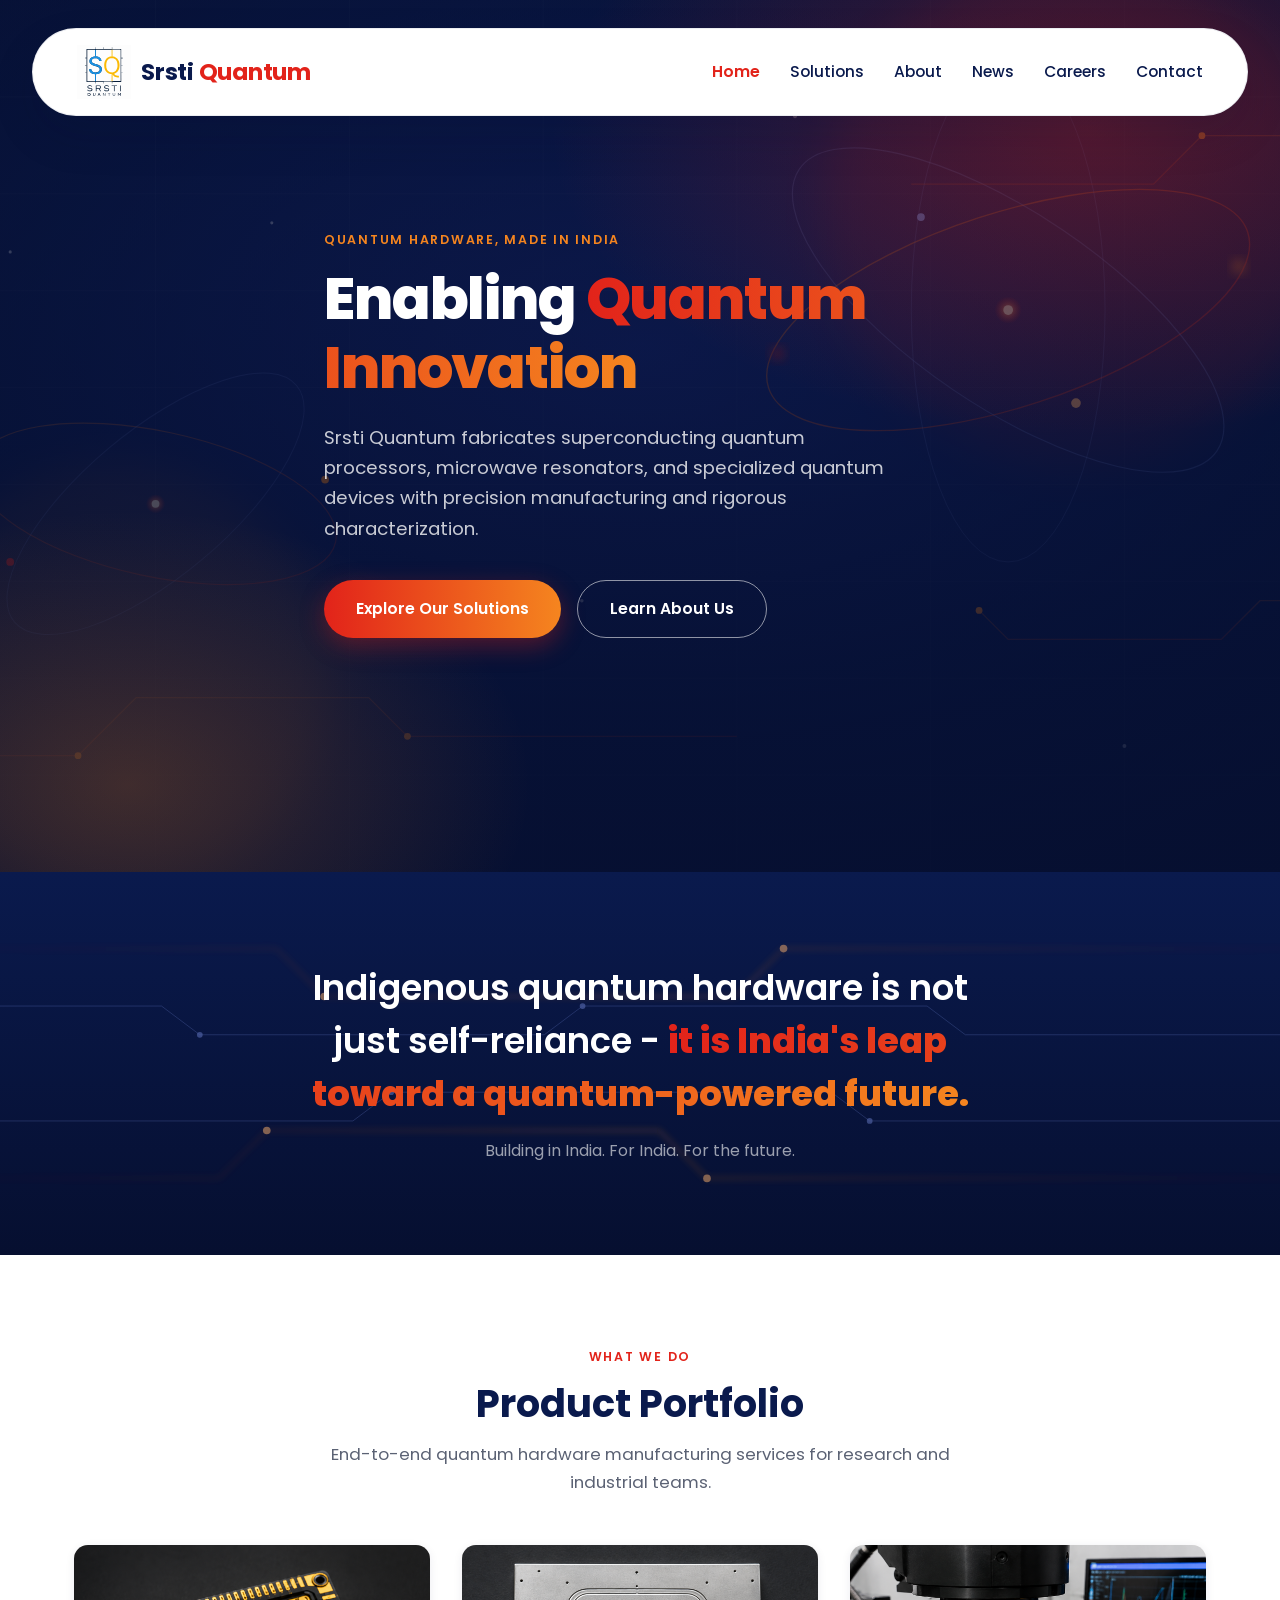
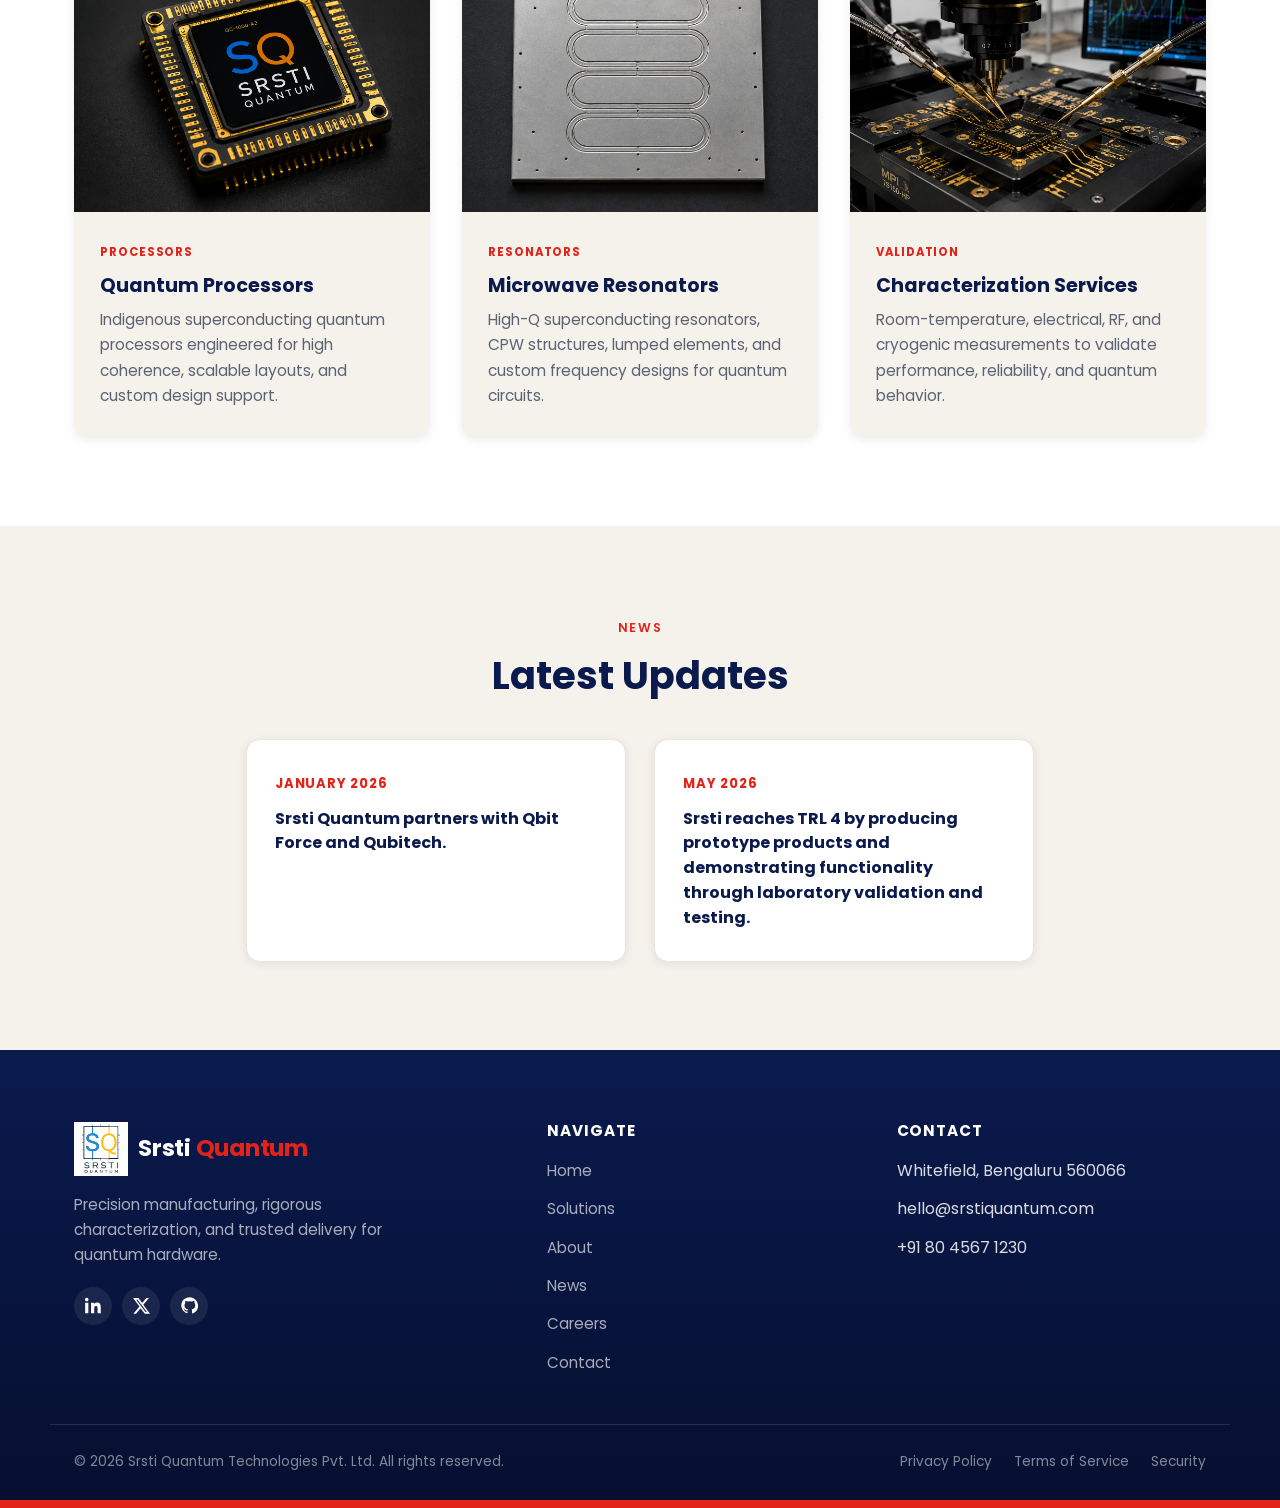
==== index.html @ 88db2e9a "Initial commit: Srsti Quantum marketing site Static HTML/CSS/JS site covering home, solutions, about" ====
﻿<!DOCTYPE html>
<html lang="en">
<head>
<meta charset="UTF-8">
<meta name="viewport" content="width=device-width, initial-scale=1.0">
<title>Srsti Quantum - Quantum Hardware Manufacturing</title>
<meta name="description" content="Srsti Quantum manufactures superconducting quantum processors, microwave resonators, test chips, packaged devices, and specialized quantum hardware.">
<link rel="icon" href="favicon.svg" type="image/svg+xml">
<link rel="alternate icon" href="favicon.ico">
<link rel="apple-touch-icon" href="apple-touch-icon.png">
<link rel="stylesheet" href="css/styles.css">
</head>
<body>

<header class="site-header" id="siteHeader">
  <div class="container header-inner">
    <a href="index.html" class="logo">
      <img class="logo-mark" src="assets/img/srsti-logo.svg" alt="Srsti Quantum logo">
      <span class="logo-text">Srsti <span>Quantum</span></span>
    </a>
    <nav class="main-nav" id="mainNav">
      <ul>
        <li><a href="index.html" class="nav-link">Home</a></li>
        <li><a href="solutions.html" class="nav-link">Solutions</a></li>
        <li><a href="about.html" class="nav-link">About</a></li>
        <li><a href="news.html" class="nav-link">News</a></li>
        <li><a href="careers.html" class="nav-link">Careers</a></li>
        <li><a href="contact.html" class="nav-link">Contact</a></li>
      </ul>
    </nav>
    <button class="hamburger" id="hamburgerBtn" aria-label="Toggle menu" aria-expanded="false" aria-controls="mainNav">
      <span></span><span></span><span></span>
    </button>
  </div>
</header>

<main>

  <!-- HERO -->
  <section class="hero">
    <div class="container hero-content reveal">
      <span class="eyebrow">Quantum Hardware, Made in India</span>
      <h1>Enabling <span class="accent">Quantum Innovation</span></h1>
      <p>Srsti Quantum fabricates superconducting quantum processors, microwave resonators, and specialized quantum devices with precision manufacturing and rigorous characterization.</p>
      <div class="hero-actions">
        <a href="solutions.html" class="btn btn-primary">Explore Our Solutions</a>
        <a href="about.html" class="btn btn-outline">Learn About Us</a>
      </div>
    </div>
  </section>

  <!-- MISSION STRIP -->
  <section class="mission-strip">
    <img src="assets/img/mission-lines.svg" alt="" class="mission-lines" aria-hidden="true">
    <div class="container mission-strip-inner reveal">
      <h2>Indigenous quantum hardware is not just self-reliance - <strong>it is India's leap toward a quantum-powered future.</strong></h2>
      <p>Building in India. For India. For the future.</p>
    </div>
  </section>

  <!-- EXPLORE SOLUTIONS -->
  <section class="solutions-section">
    <div class="container">
      <div class="section-head center reveal">
        <span class="eyebrow">What We Do</span>
        <h2>Product Portfolio</h2>
        <p>End-to-end quantum hardware manufacturing services for research and industrial teams.</p>
      </div>
      <div class="card-grid">
        <article class="solution-card reveal">
          <div class="card-img">
            <img src="assets/img/products/qunatum%20processor.png" alt="Quantum processor">
          </div>
          <div class="card-body">
            <span class="card-tag">Processors</span>
            <h3>Quantum Processors</h3>
            <p>Indigenous superconducting quantum processors engineered for high coherence, scalable layouts, and custom design support.</p>
          </div>
        </article>
        <article class="solution-card reveal">
          <div class="card-img">
            <img src="assets/img/products/resonators.png" alt="Microwave resonator">
          </div>
          <div class="card-body">
            <span class="card-tag">Resonators</span>
            <h3>Microwave Resonators</h3>
            <p>High-Q superconducting resonators, CPW structures, lumped elements, and custom frequency designs for quantum circuits.</p>
          </div>
        </article>
        <article class="solution-card reveal">
          <div class="card-img">
            <img src="assets/img/products/Characterization%20Services.png" alt="Quantum device characterization">
          </div>
          <div class="card-body">
            <span class="card-tag">Validation</span>
            <h3>Characterization Services</h3>
            <p>Room-temperature, electrical, RF, and cryogenic measurements to validate performance, reliability, and quantum behavior.</p>
          </div>
        </article>
      </div>
    </div>
  </section>

  <!-- NEWS -->
  <section class="badges-strip">
    <div class="container">
      <div class="section-head center reveal">
        <span class="eyebrow">News</span>
        <h2>Latest Updates</h2>
      </div>
      <div class="news-grid reveal">
        <article class="news-card">
          <span>January 2026</span>
          <h3>Srsti Quantum partners with Qbit Force and Qubitech.</h3>
        </article>
        <article class="news-card">
          <span>May 2026</span>
          <h3>Srsti reaches TRL 4 by producing prototype products and demonstrating functionality through laboratory validation and testing.</h3>
        </article>
       
      </div>
    </div>
  </section>

</main>

<footer class="site-footer">
  <div class="container footer-inner">
    <div class="footer-brand">
      <a href="index.html" class="logo">
        <img class="logo-mark" src="assets/img/srsti-logo.svg" alt="Srsti Quantum logo">
        <span class="logo-text">Srsti <span>Quantum</span></span>
      </a>
      <p>Precision manufacturing, rigorous characterization, and trusted delivery for quantum hardware.</p>
      <div class="footer-social">
        <a href="#" data-social="linkedin" aria-label="LinkedIn"><svg viewBox="0 0 24 24"><path d="M4.98 3.5C4.98 4.88 3.87 6 2.5 6S0 4.88 0 3.5 1.12 1 2.5 1s2.48 1.12 2.48 2.5zM.24 8.25h4.5V23H.24V8.25zM8.25 8.25h4.3v2.01h.06c.6-1.13 2.07-2.32 4.26-2.32 4.55 0 5.39 3 5.39 6.9V23h-4.5v-6.63c0-1.58-.03-3.62-2.2-3.62-2.2 0-2.54 1.72-2.54 3.5V23h-4.5V8.25z"/></svg></a>
        <a href="#" data-social="twitter" aria-label="Twitter / X"><svg viewBox="0 0 24 24"><path d="M18.9 1.5h3.7l-8.1 9.3 9.5 12.7h-7.4l-5.8-7.6-6.6 7.6H.5l8.7-10-9.1-12h7.6l5.3 7 5.9-7zm-1.3 19.6h2L6.5 3.8h-2l13.1 17.3z"/></svg></a>
        <a href="#" data-social="github" aria-label="GitHub"><svg viewBox="0 0 24 24"><path d="M12 .5C5.6.5.5 5.6.5 12c0 5.1 3.3 9.4 7.9 11 .6.1.8-.3.8-.6v-2c-3.2.7-3.9-1.4-3.9-1.4-.5-1.3-1.3-1.7-1.3-1.7-1.1-.7.1-.7.1-.7 1.2.1 1.8 1.2 1.8 1.2 1 1.8 2.8 1.3 3.5 1 .1-.8.4-1.3.8-1.6-2.6-.3-5.3-1.3-5.3-5.7 0-1.3.5-2.3 1.2-3.1-.1-.3-.5-1.5.1-3.1 0 0 1-.3 3.3 1.2a11.3 11.3 0 0 1 6 0c2.3-1.6 3.3-1.2 3.3-1.2.6 1.6.2 2.8.1 3.1.8.8 1.2 1.9 1.2 3.1 0 4.4-2.7 5.4-5.3 5.7.4.4.8 1.1.8 2.2v3.3c0 .3.2.7.8.6 4.6-1.6 7.9-5.9 7.9-11C23.5 5.6 18.4.5 12 .5z"/></svg></a>
      </div>
    </div>
    <div class="footer-col">
      <h4>Navigate</h4>
      <ul>
        <li><a href="index.html">Home</a></li>
        <li><a href="solutions.html">Solutions</a></li>
        <li><a href="about.html">About</a></li>
        <li><a href="news.html">News</a></li>
        <li><a href="careers.html">Careers</a></li>
        <li><a href="contact.html">Contact</a></li>
      </ul>
    </div>
    <div class="footer-col">
      <h4>Contact</h4>
      <ul>
        <li>Whitefield, Bengaluru 560066</li>
        <li>hello@srstiquantum.com</li>
        <li>+91 80 4567 1230</li>
      </ul>
    </div>
  </div>
  <div class="container footer-legal">
    <p>© 2026 Srsti Quantum Technologies Pvt. Ltd. All rights reserved.</p>
    <div class="footer-legal-links">
      <a href="privacy-policy.html">Privacy Policy</a>
      <a href="terms-of-service.html">Terms of Service</a>
      <a href="security.html">Security</a>
    </div>
  </div>
  <div class="footer-pattern" aria-hidden="true"></div>
</footer>

<script src="js/main.js"></script>
</body>
</html>
---- css/styles.css ----
﻿/* ==========================================================================
   Srsti Quantum - Shared Stylesheet
   ========================================================================== */

@import url('https://fonts.googleapis.com/css2?family=Poppins:wght@300;400;500;600;700;800&display=swap');

:root {
  /* Palette */
  --navy: #0a1a4d;
  --navy-dark: #060f30;
  --navy-light: #16297a;
  --red: #e2231a;
  --red-dark: #b81810;
  --orange: #f5851f;
  --white: #ffffff;
  --beige: #f5f2ec;
  --beige-dark: #ece6d9;
  --ink: #1c2333;
  --muted: #5b6274;

  /* Gradients */
  --grad-accent: linear-gradient(90deg, var(--red) 0%, var(--orange) 100%);
  --grad-accent-diag: linear-gradient(135deg, var(--red) 0%, var(--orange) 100%);
  --grad-navy: linear-gradient(180deg, var(--navy) 0%, var(--navy-dark) 100%);

  /* Layout */
  --container-w: 1180px;
  --radius: 14px;
  --radius-sm: 8px;
  --shadow-sm: 0 2px 10px rgba(10, 26, 77, 0.08);
  --shadow-md: 0 10px 30px rgba(10, 26, 77, 0.12);
  --shadow-lg: 0 20px 50px rgba(10, 26, 77, 0.18);
  --header-h: 80px;
  --transition: 0.3s cubic-bezier(0.4, 0, 0.2, 1);
}

/* ---------- Reset ---------- */
* , *::before, *::after { box-sizing: border-box; }
html { scroll-behavior: smooth; }
body, h1, h2, h3, h4, p, figure, ul, ol { margin: 0; }
ul { padding: 0; list-style: none; }
a { color: inherit; text-decoration: none; }
img { max-width: 100%; display: block; }
button { font: inherit; cursor: pointer; border: none; background: none; }
input, textarea, select { font: inherit; }

body {
  font-family: 'Poppins', -apple-system, BlinkMacSystemFont, 'Segoe UI', sans-serif;
  color: var(--ink);
  background: var(--white);
  line-height: 1.65;
  -webkit-font-smoothing: antialiased;
  overflow-x: hidden;
}

h1, h2, h3, h4 { font-weight: 700; line-height: 1.2; color: var(--navy); }

.container {
  width: 100%;
  max-width: var(--container-w);
  margin-inline: auto;
  padding-inline: 24px;
}
.container-wide { max-width: 1440px; }

.eyebrow {
  display: inline-block;
  font-size: 0.78rem;
  font-weight: 600;
  letter-spacing: 0.14em;
  text-transform: uppercase;
  color: var(--red);
  margin-bottom: 14px;
}

.section-head { max-width: 680px; margin-bottom: 48px; }
.section-head.center { margin-inline: auto; text-align: center; }
.section-head h2 { font-size: clamp(1.7rem, 3vw, 2.4rem); }
.section-head p { margin-top: 14px; color: var(--muted); font-size: 1.05rem; }

section { padding: 88px 0; }

/* ---------- Buttons ---------- */
.btn {
  display: inline-flex;
  align-items: center;
  gap: 10px;
  padding: 15px 32px;
  border-radius: 100px;
  font-weight: 600;
  font-size: 0.98rem;
  transition: transform var(--transition), box-shadow var(--transition), background var(--transition), color var(--transition);
  white-space: nowrap;
}
.btn-primary {
  background: var(--grad-accent);
  color: var(--white);
  box-shadow: 0 8px 24px rgba(226, 35, 26, 0.35);
}
.btn-primary:hover { transform: translateY(-3px); box-shadow: 0 14px 32px rgba(226, 35, 26, 0.45); }
.btn-outline {
  background: transparent;
  color: var(--white);
  border: 1.5px solid rgba(255,255,255,0.55);
}
.btn-outline:hover { background: rgba(255,255,255,0.12); border-color: var(--white); }
.btn-navy {
  background: var(--navy);
  color: var(--white);
}
.btn-navy:hover { background: var(--navy-light); transform: translateY(-3px); }
.btn-block { width: 100%; justify-content: center; }

/* ==========================================================================
   Header
   ========================================================================== */
.site-header {
  position: fixed;
  top: 28px;
  left: 0;
  right: 0;
  z-index: 1000;
  background: transparent;
  height: auto;
  display: flex;
  align-items: center;
  pointer-events: none;
  transition: top 0.4s cubic-bezier(0.4, 0, 0.2, 1);
}
.header-inner {
  display: flex;
  align-items: center;
  justify-content: space-between;
  gap: 24px;
  width: min(1320px, calc(100% - 64px));
  max-width: none;
  min-height: 86px;
  padding: 16px 44px;
  background: var(--white);
  border: 1px solid rgba(10, 26, 77, 0.08);
  border-radius: 100px;
  box-shadow: 0 20px 44px rgba(6, 15, 48, 0.14);
  pointer-events: auto;
  transition: width 0.4s cubic-bezier(0.4, 0, 0.2, 1),
              min-height 0.4s cubic-bezier(0.4, 0, 0.2, 1),
              padding 0.4s cubic-bezier(0.4, 0, 0.2, 1),
              border-radius 0.4s cubic-bezier(0.4, 0, 0.2, 1),
              box-shadow var(--transition),
              border-color var(--transition);
}
.site-header.is-scrolled {
  top: 0;
}
.site-header.is-scrolled .header-inner {
  width: 100%;
  min-height: 76px;
  padding: 14px 44px;
  border-radius: 0;
  box-shadow: 0 8px 24px rgba(6, 15, 48, 0.18);
  border-color: rgba(10, 26, 77, 0.12);
}

.logo {
  display: flex;
  align-items: center;
  gap: 10px;
  flex-shrink: 0;
}
.logo-mark { width: 54px; height: 54px; flex-shrink: 0; object-fit: contain; }
.logo-text {
  font-size: 1.45rem;
  font-weight: 700;
  color: var(--navy);
  letter-spacing: -0.01em;
}
.logo-text span { color: var(--red); }

.main-nav ul { display: flex; align-items: center; gap: 30px; }
.nav-link {
  position: relative;
  display: inline-block;
  padding: 10px 0;
  font-weight: 500;
  font-size: 0.97rem;
  color: var(--navy);
  transition: color var(--transition);
}
.nav-link:hover { color: var(--red); }
.nav-link.active { color: var(--red); font-weight: 600; }

.hamburger {
  display: none;
  flex-direction: column;
  justify-content: center;
  gap: 5px;
  width: 42px;
  height: 42px;
  flex-shrink: 0;
}
.hamburger span {
  display: block;
  width: 24px;
  height: 2px;
  background: var(--navy);
  margin-inline: auto;
  transition: transform var(--transition), opacity var(--transition);
}
.hamburger.is-active span:nth-child(1) { transform: translateY(7px) rotate(45deg); }
.hamburger.is-active span:nth-child(2) { opacity: 0; }
.hamburger.is-active span:nth-child(3) { transform: translateY(-7px) rotate(-45deg); }

/* ==========================================================================
   Footer
   ========================================================================== */
.site-footer {
  background: var(--grad-navy);
  color: rgba(255,255,255,0.85);
  padding-top: 72px;
  position: relative;
}
.footer-inner {
  display: grid;
  grid-template-columns: 1.4fr 1fr 1fr;
  gap: 40px;
  padding-bottom: 48px;
  border-bottom: 1px solid rgba(255,255,255,0.12);
}
.footer-brand .logo-text { color: var(--white); }
.footer-brand p {
  margin-top: 16px;
  max-width: 320px;
  color: rgba(255,255,255,0.65);
  font-size: 0.95rem;
}
.footer-col h4 {
  color: var(--white);
  font-size: 0.95rem;
  letter-spacing: 0.06em;
  text-transform: uppercase;
  margin-bottom: 18px;
}
.footer-col ul { display: flex; flex-direction: column; gap: 12px; }
.footer-col a { color: rgba(255,255,255,0.65); font-size: 0.95rem; transition: color var(--transition); }
.footer-col a:hover { color: var(--orange); }

.footer-social { display: flex; gap: 10px; margin-top: 20px; }
.footer-social a {
  width: 38px; height: 38px;
  display: flex; align-items: center; justify-content: center;
  border-radius: 50%;
  background: rgba(255,255,255,0.08);
  transition: background var(--transition), transform var(--transition);
}
.footer-social a:hover { background: var(--grad-accent); transform: translateY(-3px); }
.footer-social svg { width: 17px; height: 17px; fill: var(--white); }

.footer-legal {
  display: flex;
  align-items: center;
  justify-content: space-between;
  flex-wrap: wrap;
  gap: 12px;
  padding-block: 26px;
  font-size: 0.85rem;
  color: rgba(255,255,255,0.5);
}
.footer-legal-links { display: flex; gap: 22px; flex-wrap: wrap; }
.footer-legal-links a:hover { color: var(--white); }

.footer-pattern {
  height: 8px;
  width: 100%;
  background-color: var(--red);
}

/* ==========================================================================
   HOME - Hero
   ========================================================================== */
.hero {
  position: relative;
  min-height: calc(88vh + var(--header-h));
  display: flex;
  align-items: center;
  padding-top: var(--header-h);
  background:
    linear-gradient(180deg, rgba(6,15,48,0.55) 0%, rgba(6,15,48,0.86) 100%),
    url('../assets/img/hero-quantum-bg.svg') center / cover no-repeat,
    var(--navy-dark);
  color: var(--white);
  overflow: hidden;
}
.hero::before {
  content: '';
  position: absolute;
  inset: 0;
  background: radial-gradient(ellipse 60% 50% at 85% 15%, rgba(226,35,26,0.30), transparent 70%),
              radial-gradient(ellipse 45% 45% at 10% 90%, rgba(245,133,31,0.22), transparent 70%);
  pointer-events: none;
}
.hero-content { position: relative; z-index: 2; max-width: 680px; }
.hero-content .eyebrow { color: var(--orange); }
.hero-content h1 {
  color: var(--white);
  font-size: clamp(2.3rem, 5vw, 3.6rem);
  font-weight: 800;
  letter-spacing: -0.02em;
}
.hero-content h1 .accent {
  background: var(--grad-accent);
  -webkit-background-clip: text;
  background-clip: text;
  color: transparent;
}
.hero-content p {
  margin-top: 20px;
  font-size: 1.15rem;
  color: rgba(255,255,255,0.78);
  max-width: 560px;
}
.hero-actions { margin-top: 36px; display: flex; gap: 16px; flex-wrap: wrap; }

/* ---------- Inner page hero (smaller banner) ---------- */
.page-hero {
  position: relative;
  padding: calc(150px + var(--header-h)) 0 80px;
  background:
    linear-gradient(160deg, rgba(6,15,48,0.88) 20%, rgba(226,35,26,0.55) 130%),
    url('../assets/img/hero-quantum-bg.svg') center / cover no-repeat,
    var(--navy-dark);
  color: var(--white);
  text-align: center;
  overflow: hidden;
}
.page-hero::before {
  content: '';
  position: absolute; inset: 0;
  background: radial-gradient(ellipse 50% 60% at 90% 10%, rgba(245,133,31,0.25), transparent 70%);
}
.page-hero .container { position: relative; z-index: 2; }
.page-hero .eyebrow { color: var(--orange); }
.page-hero h1 { color: var(--white); font-size: clamp(2rem, 4vw, 2.9rem); }
.page-hero p { margin: 16px auto 0; max-width: 560px; color: rgba(255,255,255,0.75); font-size: 1.08rem; }
.breadcrumb { margin-top: 22px; font-size: 0.9rem; color: rgba(255,255,255,0.6); }
.breadcrumb a:hover { color: var(--white); }

/* ---------- Mission strip ---------- */
.mission-strip {
  position: relative;
  background: var(--grad-navy);
  color: var(--white);
  padding: 90px 0;
  text-align: center;
  overflow: hidden;
}
.mission-strip .mission-lines {
  position: absolute; inset: 0;
  width: 100%; height: 100%;
  opacity: 0.5;
  pointer-events: none;
}
.mission-strip-inner { position: relative; z-index: 2; max-width: 760px; margin-inline: auto; }
.mission-strip h2 {
  color: var(--white);
  font-size: clamp(1.5rem, 3.2vw, 2.2rem);
  font-weight: 600;
  line-height: 1.5;
}
.mission-strip h2 strong {
  font-weight: 800;
  background: var(--grad-accent);
  -webkit-background-clip: text;
  background-clip: text;
  color: transparent;
}
.mission-strip p { margin-top: 18px; color: rgba(255,255,255,0.6); }

/* ---------- Solutions cards (home) ---------- */
.solutions-section { background: var(--white); }
.card-grid {
  display: grid;
  grid-template-columns: repeat(3, 1fr);
  gap: 32px;
}
.solution-card {
  border-radius: var(--radius);
  overflow: hidden;
  background: var(--beige);
  box-shadow: var(--shadow-sm);
  transition: box-shadow var(--transition), transform var(--transition);
}
.solution-card:hover { box-shadow: var(--shadow-lg); transform: translateY(-6px); }
.solution-card .card-img {
  position: relative;
  overflow: hidden;
  aspect-ratio: 4 / 3;
  background: var(--navy);
}
.solution-card .card-img img {
  width: 100%; height: 100%; object-fit: cover;
  transition: transform 0.6s cubic-bezier(0.2, 0.8, 0.2, 1);
}
.solution-card:hover .card-img img { transform: scale(1.12) rotate(1deg); }
.solution-card .card-body { padding: 26px 26px 30px; }
.solution-card .card-body h3 { font-size: 1.2rem; }
.solution-card .card-body p { margin-top: 10px; color: var(--muted); font-size: 0.96rem; }
.solution-card .card-tag {
  display: inline-block;
  margin-bottom: 12px;
  font-size: 0.72rem;
  font-weight: 700;
  letter-spacing: 0.08em;
  text-transform: uppercase;
  color: var(--red);
}

/* ---------- News strip ---------- */
.badges-strip { background: var(--beige); text-align: center; }
.badges-strip .section-head { margin-bottom: 40px; }
.badges-row {
  display: flex;
  align-items: center;
  justify-content: center;
  flex-wrap: wrap;
  gap: 48px;
}
.badges-row img {
  height: 64px;
  width: auto;
  transition: transform var(--transition);
}
.badges-row img:hover { transform: translateY(-4px); }

.news-grid {
  display: flex;
  flex-wrap: wrap;
  justify-content: center;
  gap: 28px;
  text-align: left;
}
.news-card {
  flex: 1 1 340px;
  max-width: 380px;
  background: var(--white);
  border-radius: var(--radius);
  padding: 30px 28px;
  box-shadow: var(--shadow-sm);
  border: 1px solid var(--beige-dark);
}
.news-card span {
  display: inline-block;
  margin-bottom: 12px;
  font-size: 0.82rem;
  font-weight: 700;
  color: var(--red);
  text-transform: uppercase;
  letter-spacing: 0.06em;
}
.news-card h3 {
  font-size: 1rem;
  line-height: 1.55;
}

/* ==========================================================================
   ABOUT - flip cards
   ========================================================================== */
.team-section { background: var(--white); }
.team-grid {
  display: flex;
  flex-wrap: wrap;
  justify-content: center;
  gap: 32px;
}
.team-row-break { flex-basis: 100%; height: 0; margin: 0; }
.team-member { width: 260px; text-align: center; }
.flip-card {
  perspective: 1400px;
  aspect-ratio: 3 / 3.6;
  border-radius: var(--radius);
  box-shadow: var(--shadow-md);
}
.flip-card-inner {
  position: relative;
  width: 100%; height: 100%;
  border-radius: var(--radius);
  transition: transform 0.7s cubic-bezier(0.4, 0.2, 0.2, 1);
  transform-style: preserve-3d;
}
.flip-card:hover .flip-card-inner,
.flip-card.is-flipped .flip-card-inner { transform: rotateY(180deg); }
.flip-card-front, .flip-card-back {
  position: absolute; inset: 0;
  width: 100%; height: 100%;
  backface-visibility: hidden;
  border-radius: var(--radius);
  overflow: hidden;
}
.flip-card-front img { width: 100%; height: 100%; object-fit: contain; background: var(--white); padding: 18px; }
.flip-card-front img.is-photo { object-fit: cover; object-position: top center; padding: 0; background: none; }
.flip-card-front::after {
  content: '';
  position: absolute; inset: 0;
  background: linear-gradient(180deg, transparent 55%, rgba(10,26,77,0.75) 100%);
}
.flip-card-back {
  background: var(--grad-navy);
  color: rgba(255,255,255,0.9);
  transform: rotateY(180deg);
  display: flex;
  align-items: center;
  padding: 26px;
  text-align: left;
}
.flip-card-back p { font-size: 0.92rem; line-height: 1.6; }
.flip-hint {
  position: absolute;
  bottom: 14px; right: 14px;
  width: 30px; height: 30px;
  border-radius: 50%;
  background: rgba(255,255,255,0.18);
  backdrop-filter: blur(4px);
  display: flex; align-items: center; justify-content: center;
  z-index: 2;
}
.flip-hint svg { width: 15px; height: 15px; fill: var(--white); }
.team-member .member-name {
  margin-top: 20px;
  font-weight: 700;
  color: var(--navy);
  font-size: 1.05rem;
}
.team-member .member-role {
  margin-top: 4px;
  font-size: 0.88rem;
  color: var(--red);
  font-weight: 500;
}

/* ---------- Company story ---------- */
.story-section { background: var(--beige); }
.story-grid {
  display: grid;
  grid-template-columns: 0.9fr 1.1fr;
  gap: 64px;
  align-items: center;
}
.story-copy h2 { font-size: clamp(1.6rem, 3vw, 2.3rem); }
.story-copy h2 em {
  font-style: normal;
  background: var(--grad-accent);
  -webkit-background-clip: text; background-clip: text; color: transparent;
}
.story-copy p { margin-top: 18px; color: var(--muted); }
.story-copy p + p { margin-top: 14px; }
.story-copy.is-centered {
  max-width: 820px;
  margin-inline: auto;
  text-align: center;
}
.story-copy.is-centered p { text-align: left; }

.stats-row {
  margin-top: 42px;
  display: grid;
  grid-template-columns: repeat(3, 1fr);
  gap: 24px;
}
.stat-box {
  background: var(--white);
  border-radius: var(--radius-sm);
  padding: 24px 18px;
  text-align: center;
  box-shadow: var(--shadow-sm);
}
.stat-box .stat-num {
  font-size: 2rem;
  font-weight: 800;
  color: var(--navy);
  display: block;
}
.stat-box .stat-num span { color: var(--red); }
.stat-box .stat-label {
  margin-top: 6px;
  font-size: 0.82rem;
  color: var(--muted);
  text-transform: uppercase;
  letter-spacing: 0.05em;
}
.story-visual { position: relative; }
.story-visual img { border-radius: var(--radius); box-shadow: var(--shadow-lg); }

/* ---------- Why indigenous hardware matters ---------- */
.indigenous-section { background: var(--white); }
.indigenous-grid {
  display: grid;
  grid-template-columns: repeat(5, 1fr);
  gap: 24px;
}
.indigenous-card {
  text-align: center;
  padding: 30px 20px;
  border-radius: var(--radius);
  background: var(--beige);
  transition: transform var(--transition), box-shadow var(--transition);
}
.indigenous-card:hover { transform: translateY(-6px); box-shadow: var(--shadow-md); }
.indigenous-num {
  display: inline-flex;
  align-items: center;
  justify-content: center;
  width: 52px; height: 52px;
  margin: 0 auto 16px;
  border-radius: 50%;
  background: var(--grad-accent-diag);
  color: var(--white);
  font-weight: 800;
  font-size: 1.05rem;
}
.indigenous-card h4 { font-size: 0.98rem; }
.indigenous-card p { margin-top: 8px; font-size: 0.86rem; color: var(--muted); }

/* ==========================================================================
   SOLUTIONS page
   ========================================================================== */
.service-grid {
  display: grid;
  grid-template-columns: repeat(5, 1fr);
  gap: 20px;
}
.service-tile {
  display: flex;
  flex-direction: column;
  background: var(--white);
  border: 1px solid var(--beige-dark);
  border-radius: var(--radius);
  overflow: hidden;
  transition: transform var(--transition), box-shadow var(--transition), border-color var(--transition);
}
.service-tile:hover { transform: translateY(-6px); box-shadow: var(--shadow-md); border-color: transparent; }
.service-img {
  position: relative;
  overflow: hidden;
  aspect-ratio: 4 / 3;
  background: var(--navy);
}
.service-img img {
  width: 100%; height: 100%; object-fit: cover;
  transition: transform 0.6s cubic-bezier(0.2, 0.8, 0.2, 1);
}
.service-tile:hover .service-img img { transform: scale(1.08); }
.service-body { flex: 1; display: flex; flex-direction: column; padding: 18px 16px 20px; }
.service-tile h3 { font-size: 0.98rem; line-height: 1.3; }
.service-tile p { margin-top: 8px; color: var(--muted); font-size: 0.8rem; line-height: 1.5; }
.service-list {
  margin-top: 10px;
  display: flex;
  flex-direction: column;
  gap: 4px;
}
.service-list li {
  position: relative;
  padding-left: 13px;
  font-size: 0.76rem;
  line-height: 1.4;
  color: var(--muted);
}
.service-list li::before {
  content: '';
  position: absolute;
  left: 0; top: 0.55em;
  width: 5px; height: 5px;
  border-radius: 50%;
  background: var(--red);
}
.service-tile .tile-link {
  display: inline-flex; align-items: center; gap: 6px;
  margin-top: auto;
  padding-top: 14px;
  font-size: 0.82rem; font-weight: 600; color: var(--red);
}
.service-tile .tile-link svg { width: 13px; height: 13px; transition: transform var(--transition); }
.service-tile:hover .tile-link svg { transform: translateX(4px); }

.process-section { background: var(--beige); }
.process-grid {
  display: grid;
  grid-template-columns: repeat(2, 1fr);
  gap: 24px 32px;
  counter-reset: step;
}
.process-step {
  position: relative;
  display: flex;
  align-items: flex-start;
  gap: 18px;
  background: var(--white);
  border-radius: var(--radius);
  padding: 18px;
  box-shadow: var(--shadow-sm);
  transition: transform var(--transition), box-shadow var(--transition);
}
.process-step:hover { transform: translateY(-4px); box-shadow: var(--shadow-md); }
.process-img {
  position: relative;
  overflow: hidden;
  flex-shrink: 0;
  width: 128px;
  aspect-ratio: 1 / 1;
  border-radius: var(--radius-sm);
  background: var(--navy);
}
.process-img img { width: 100%; height: 100%; object-fit: cover; }
.process-step .step-num {
  position: absolute;
  top: 8px; left: 8px;
  width: 30px; height: 30px;
  display: flex;
  align-items: center;
  justify-content: center;
  border-radius: 50%;
  background: var(--red);
  color: var(--white);
  font-size: 0.85rem;
  font-weight: 800;
  box-shadow: 0 2px 8px rgba(6, 15, 48, 0.35);
}
.process-body { flex: 1; min-width: 0; }
.process-step h4 { font-size: 1.02rem; }
.process-step h4 .step-sub { display: block; font-size: 0.78rem; font-weight: 500; color: var(--muted); margin-top: 2px; }
.process-step p { margin-top: 8px; color: var(--muted); font-size: 0.9rem; }

/* ==========================================================================
   CAREERS page
   ========================================================================== */
.perks-grid {
  display: grid;
  grid-template-columns: repeat(4, 1fr);
  gap: 24px;
}
.perk-card {
  text-align: center;
  padding: 30px 20px;
  border-radius: var(--radius);
  background: var(--beige);
}
.perk-icon {
  width: 52px; height: 52px;
  margin: 0 auto 16px;
  border-radius: 50%;
  background: var(--navy);
  display: flex; align-items: center; justify-content: center;
}
.perk-icon svg { width: 24px; height: 24px; stroke: var(--orange); fill: none; }
.perk-card h4 { font-size: 1rem; }
.perk-card p { margin-top: 8px; font-size: 0.88rem; color: var(--muted); }

.jobs-section { background: var(--beige); }
.job-filters {
  display: flex; gap: 10px; flex-wrap: wrap; margin-bottom: 36px;
}
.filter-chip {
  padding: 9px 20px;
  border-radius: 100px;
  background: var(--beige);
  font-size: 0.88rem;
  font-weight: 500;
  color: var(--navy);
  transition: background var(--transition), color var(--transition);
}
.filter-chip.is-active, .filter-chip:hover { background: var(--navy); color: var(--white); }

.job-list { display: flex; flex-direction: column; gap: 18px; }
.job-card {
  display: flex;
  align-items: center;
  justify-content: space-between;
  gap: 24px;
  flex-wrap: wrap;
  padding: 26px 28px;
  border-radius: var(--radius);
  background: var(--white);
  border: 1px solid var(--beige-dark);
  transition: box-shadow var(--transition), border-color var(--transition), transform var(--transition);
}
.job-card:hover { box-shadow: var(--shadow-md); border-color: transparent; transform: translateY(-3px); }
.job-card h3 { font-size: 1.12rem; }
.job-meta { display: flex; gap: 10px; flex-wrap: wrap; margin-top: 10px; }
.job-tag {
  font-size: 0.78rem;
  font-weight: 600;
  color: var(--muted);
  background: var(--beige);
  padding: 5px 12px;
  border-radius: 100px;
}
.job-tag.dept { color: var(--red); background: rgba(226,35,26,0.08); }

.coming-soon {
  max-width: 560px;
  margin-inline: auto;
  text-align: center;
  background: var(--white);
  border-radius: var(--radius);
  padding: 56px 40px;
  box-shadow: var(--shadow-sm);
}
.coming-soon::before {
  content: '';
  display: block;
  width: 56px; height: 56px;
  margin: 0 auto 22px;
  border-radius: 50%;
  background: var(--grad-accent-diag);
}
.coming-soon h2 { font-size: 1.5rem; color: var(--navy); }
.coming-soon p { margin-top: 14px; color: var(--muted); font-size: 1rem; line-height: 1.7; }
.coming-soon a { color: var(--red); font-weight: 600; }
.coming-soon a:hover { text-decoration: underline; }

/* ==========================================================================
   CONTACT page
   ========================================================================== */
.contact-section { background: var(--white); }
.contact-grid {
  display: grid;
  grid-template-columns: 1.1fr 0.9fr;
  gap: 56px;
  align-items: flex-start;
}
.contact-form {
  background: var(--beige);
  border-radius: var(--radius);
  padding: 40px;
}
.form-row { display: grid; grid-template-columns: 1fr 1fr; gap: 20px; }
.form-group { margin-bottom: 20px; }
.form-group label {
  display: block;
  font-size: 0.86rem;
  font-weight: 600;
  color: var(--navy);
  margin-bottom: 8px;
}
.form-group input,
.form-group select,
.form-group textarea {
  width: 100%;
  padding: 13px 16px;
  border-radius: var(--radius-sm);
  border: 1.5px solid var(--beige-dark);
  background: var(--white);
  color: var(--ink);
  font-size: 0.95rem;
  transition: border-color var(--transition), box-shadow var(--transition);
}
.form-group input:focus,
.form-group select:focus,
.form-group textarea:focus {
  outline: none;
  border-color: var(--red);
  box-shadow: 0 0 0 4px rgba(226,35,26,0.1);
}
.form-group textarea { resize: vertical; min-height: 130px; }
.form-error {
  display: none;
  margin-top: 6px;
  font-size: 0.8rem;
  color: var(--red-dark);
  font-weight: 500;
}
.form-group.has-error input,
.form-group.has-error select,
.form-group.has-error textarea { border-color: var(--red); }
.form-group.has-error .form-error { display: block; }

.form-status {
  display: none;
  margin-bottom: 20px;
  padding: 14px 18px;
  border-radius: var(--radius-sm);
  font-size: 0.92rem;
  font-weight: 500;
}
.form-status.is-success { display: block; background: rgba(34,150,90,0.12); color: #1c6b45; }
.form-status.is-error { display: block; background: rgba(226,35,26,0.1); color: var(--red-dark); }

.info-block { display: flex; flex-direction: column; gap: 28px; }
.info-item { display: flex; gap: 16px; }
.info-icon {
  width: 46px; height: 46px; flex-shrink: 0;
  border-radius: 12px;
  background: var(--grad-navy);
  display: flex; align-items: center; justify-content: center;
}
.info-icon svg { width: 21px; height: 21px; stroke: var(--orange); fill: none; }
.info-item h4 { font-size: 1rem; }
.info-item p { margin-top: 4px; color: var(--muted); font-size: 0.92rem; }
.info-map {
  margin-top: 6px;
  aspect-ratio: 16 / 10;
  border-radius: var(--radius);
  overflow: hidden;
  box-shadow: var(--shadow-sm);
}
.info-map iframe { width: 100%; height: 100%; border: 0; display: block; }

/* ==========================================================================
   LEGAL pages (Privacy, Terms, Security)
   ========================================================================== */
.legal-content { max-width: 760px; margin-inline: auto; }
.legal-content .legal-updated { color: var(--muted); font-size: 0.88rem; margin-bottom: 36px; }
.legal-content h2 { margin-top: 40px; font-size: 1.2rem; }
.legal-content h2:first-of-type { margin-top: 0; }
.legal-content p { margin-top: 12px; color: var(--muted); line-height: 1.75; }

/* ==========================================================================
   Scroll-reveal animation
   ========================================================================== */
.reveal { opacity: 0; transform: translateY(26px); transition: opacity 0.7s ease, transform 0.7s ease; }
.reveal.is-visible { opacity: 1; transform: translateY(0); }

/* ==========================================================================
   Responsive
   ========================================================================== */
@media (max-width: 1320px) {
  .service-grid { grid-template-columns: repeat(3, 1fr); }
}

@media (max-width: 980px) {
  .site-header {
    position: sticky;
    top: 0;
    height: var(--header-h);
    background: var(--white);
    pointer-events: auto;
  }
  .site-header.is-scrolled { box-shadow: 0 4px 24px rgba(10, 26, 77, 0.1); }
  .header-inner {
    width: 100%;
    max-width: var(--container-w);
    min-height: var(--header-h);
    padding: 0 24px;
    background: transparent;
    box-shadow: none;
  }
  .site-header.is-scrolled .header-inner { box-shadow: none; }
  .logo-mark { width: 38px; height: 38px; }
  .logo-text { font-size: 1.28rem; }
  .hero {
    min-height: 88vh;
    padding-top: 0;
  }
  .page-hero { padding: 150px 0 80px; }

  .card-grid, .perks-grid, .process-grid { grid-template-columns: repeat(2, 1fr); }
  .team-member { width: 220px; }
  .indigenous-grid { grid-template-columns: repeat(3, 1fr); }
  .footer-inner { grid-template-columns: 1fr 1fr; }
  .story-grid { grid-template-columns: 1fr; }
  .story-visual { order: -1; }
  .contact-grid { grid-template-columns: 1fr; }
}

@media (max-width: 760px) {
  :root { --header-h: 68px; }
  section { padding: 64px 0; }

  .site-header { top: 0; }
  .header-inner {
    width: 100%;
    min-height: var(--header-h);
    padding: 0 24px;
  }
  .logo { gap: 8px; }
  .logo-mark { width: 38px; height: 38px; }
  .logo-text { font-size: 1.08rem; }

  .main-nav {
    position: fixed;
    top: var(--header-h);
    left: 0;
    right: 0;
    bottom: 0;
    background: var(--white);
    box-shadow: 0 12px 24px rgba(10,26,77,0.1);
    max-height: 0;
    overflow: hidden;
    transition: max-height var(--transition);
  }
  .main-nav.is-open { max-height: calc(100vh - var(--header-h)); }
  .main-nav ul { flex-direction: column; align-items: stretch; padding: 12px 24px 20px; gap: 4px; }
  .nav-link { padding: 14px 12px; }
  .nav-link.active { background: var(--beige); }
  .hamburger { display: flex; }

  .hero { min-height: 92vh; text-align: center; }
  .hero-content { margin-inline: auto; }
  .hero-actions { justify-content: center; }

  .card-grid, .service-grid, .perks-grid, .process-grid, .footer-inner, .form-row { grid-template-columns: 1fr; }
  .team-member { width: 100%; max-width: 300px; }
  .indigenous-grid { grid-template-columns: 1fr; }
  .stats-row { grid-template-columns: repeat(3, 1fr); gap: 12px; }
  .process-img { width: 92px; }
  .job-card { flex-direction: column; align-items: flex-start; }
  .footer-legal { flex-direction: column; align-items: flex-start; }
}
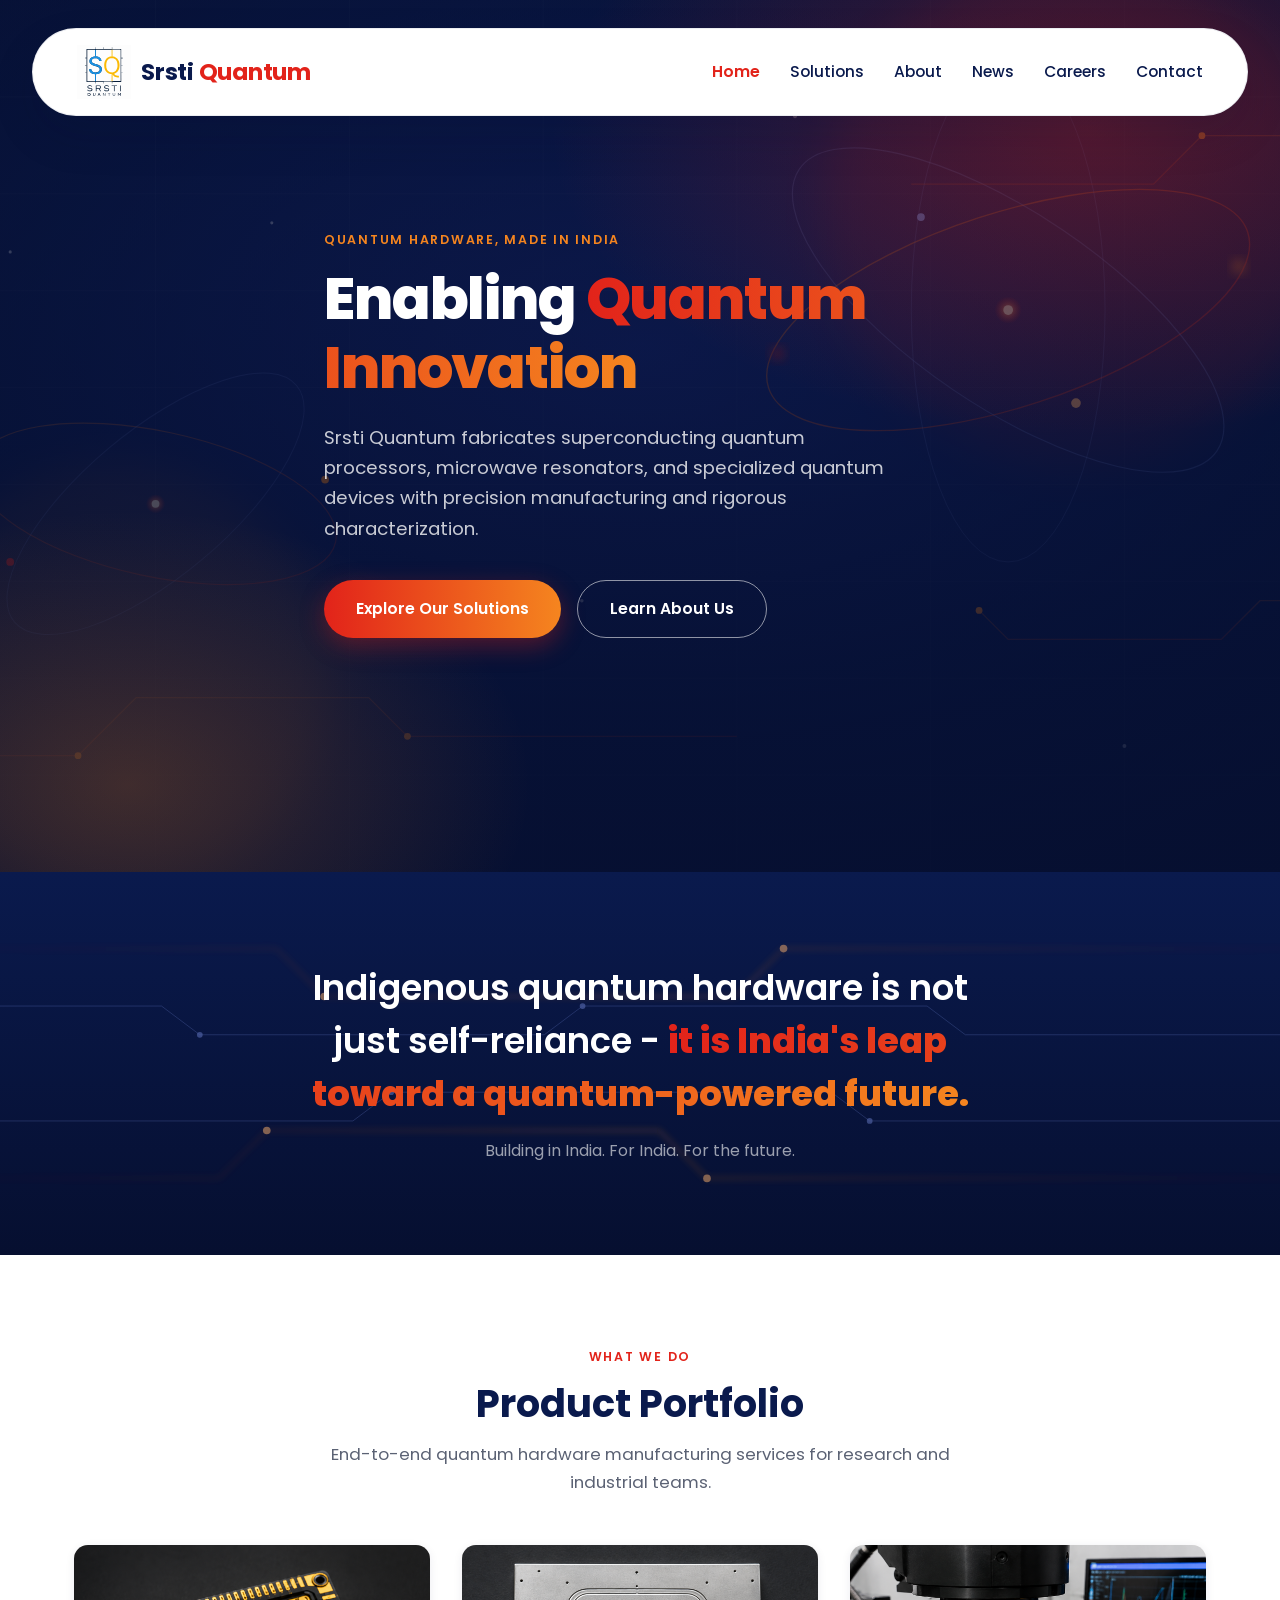
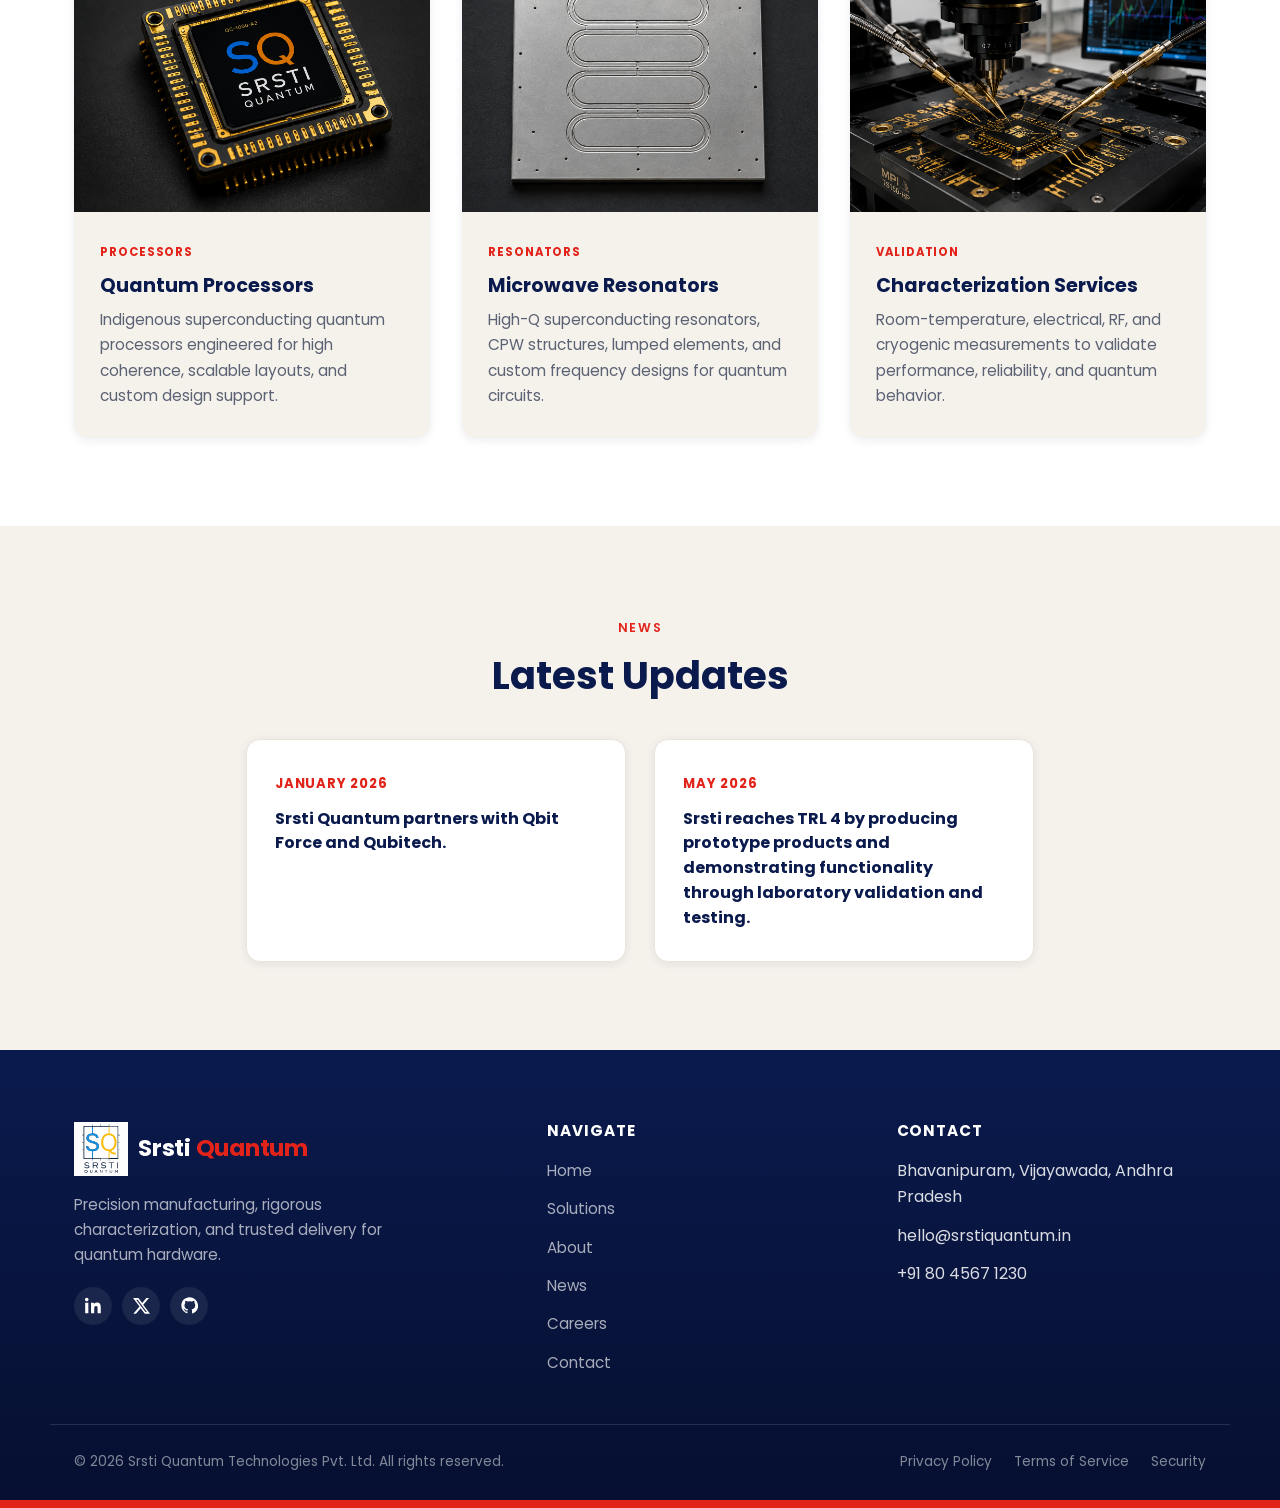
==== commit 127717a7: "update address" ====
--- a/index.html
+++ b/index.html
@@ -152,8 +152,8 @@
     <div class="footer-col">
       <h4>Contact</h4>
       <ul>
-        <li>Whitefield, Bengaluru 560066</li>
-        <li>hello@srstiquantum.com</li>
+        <li>Bhavanipuram, Vijayawada, Andhra Pradesh</li>
+        <li>hello@srstiquantum.in</li>
         <li>+91 80 4567 1230</li>
       </ul>
     </div>
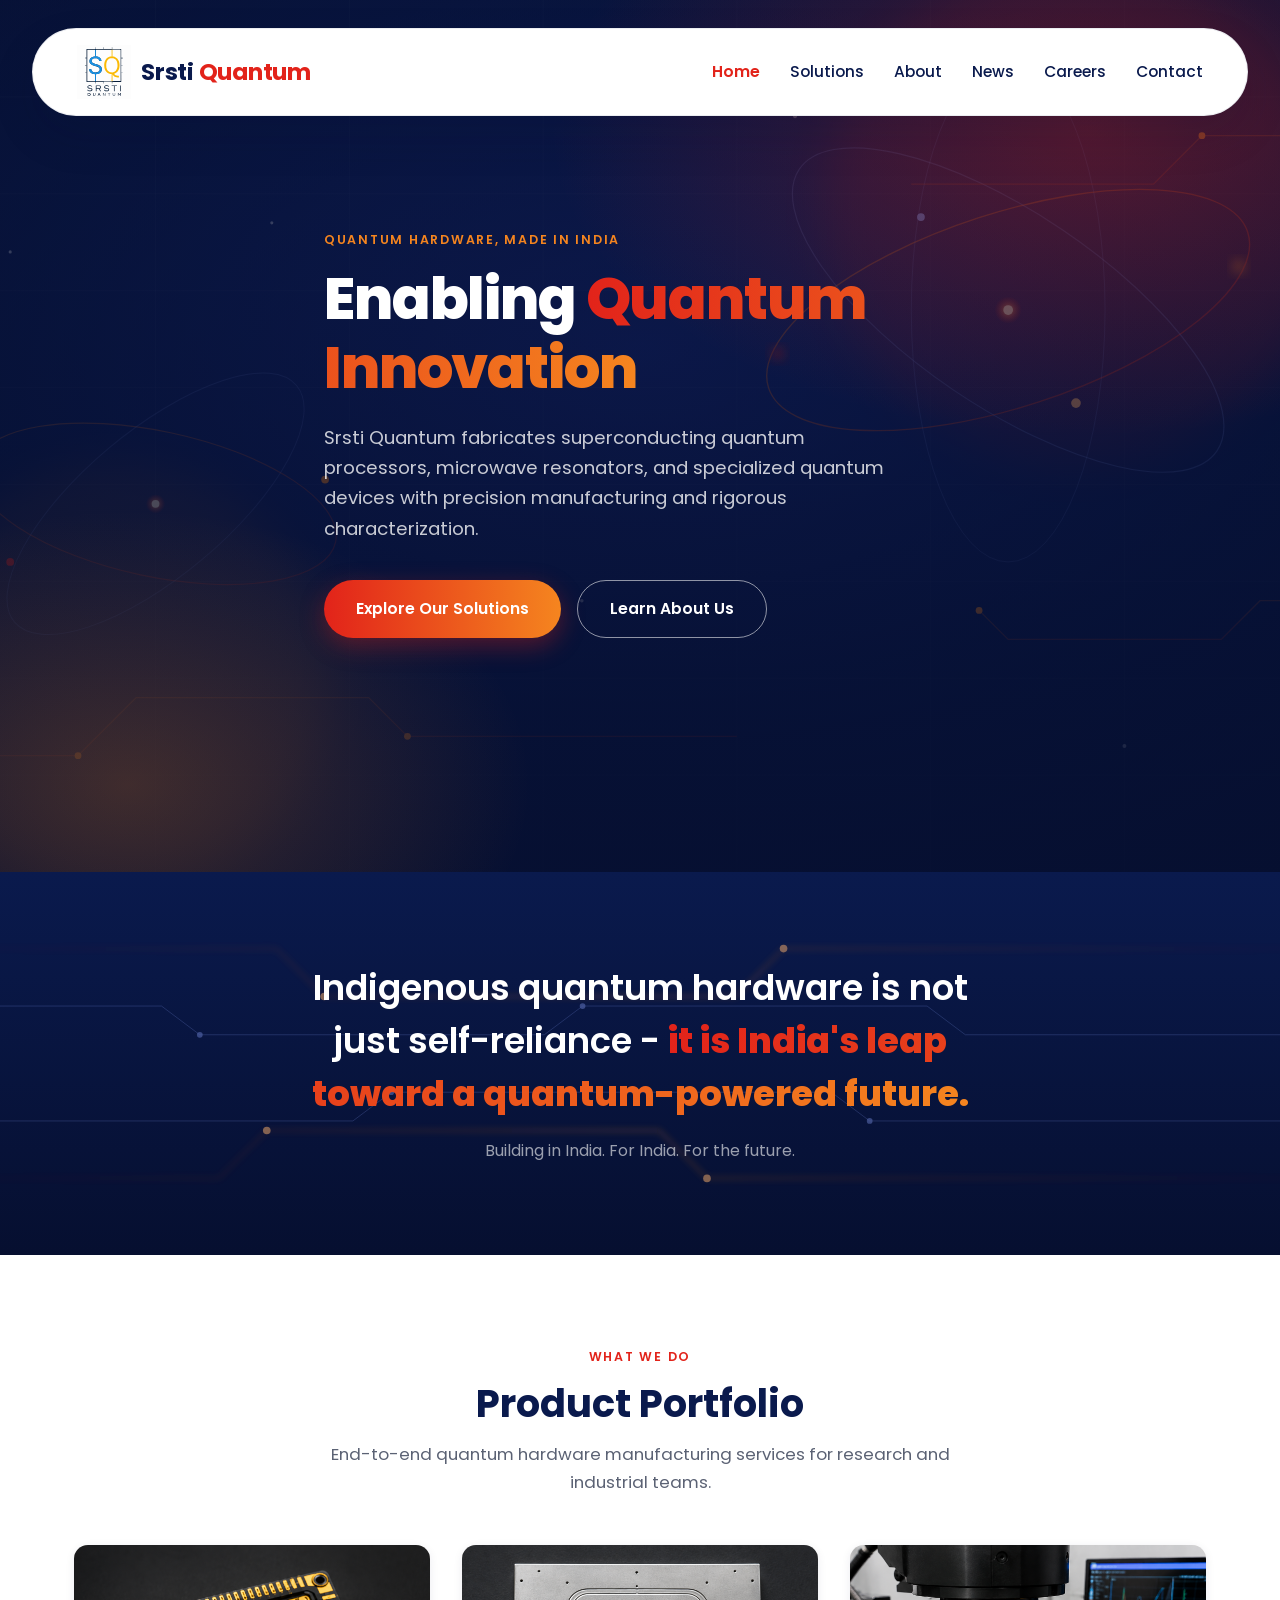
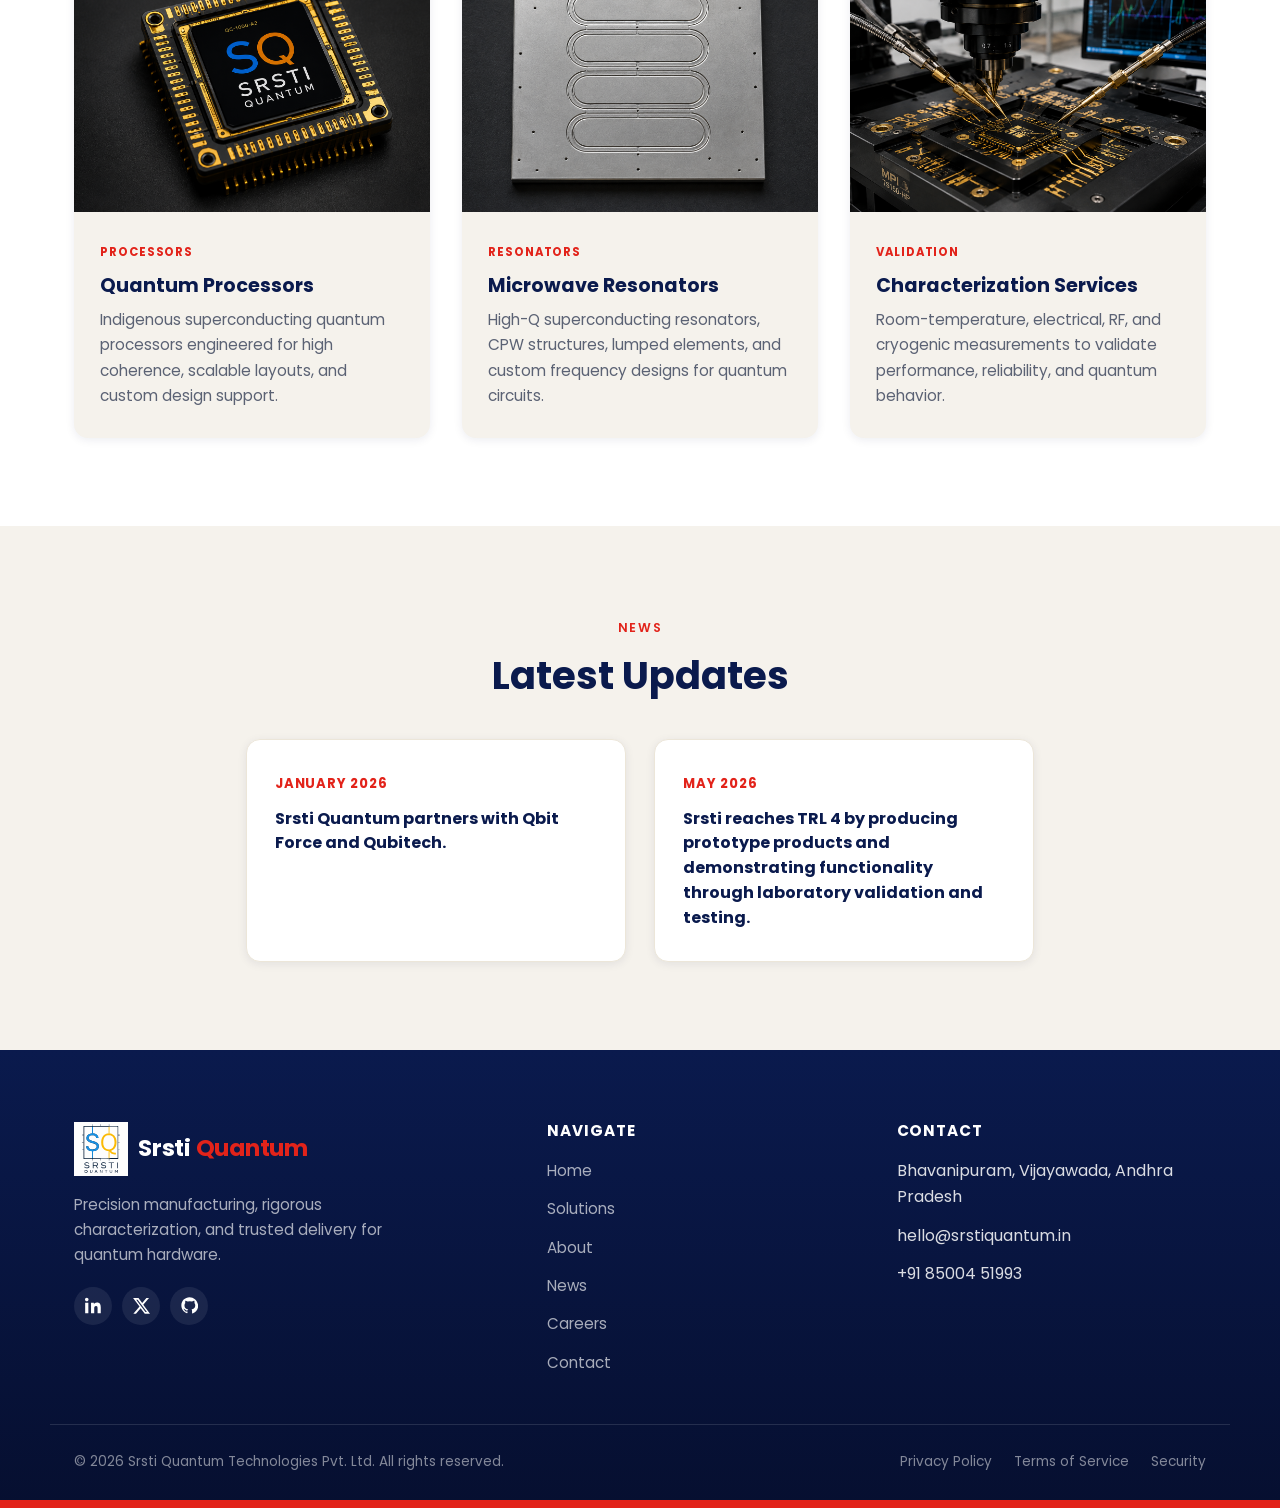
==== commit d2603aa6: "add mobile number" ====
--- a/index.html
+++ b/index.html
@@ -14,18 +14,18 @@
 
 <header class="site-header" id="siteHeader">
   <div class="container header-inner">
-    <a href="index.html" class="logo">
+    <a href="/" class="logo">
       <img class="logo-mark" src="assets/img/srsti-logo.svg" alt="Srsti Quantum logo">
       <span class="logo-text">Srsti <span>Quantum</span></span>
     </a>
     <nav class="main-nav" id="mainNav">
       <ul>
-        <li><a href="index.html" class="nav-link">Home</a></li>
-        <li><a href="solutions.html" class="nav-link">Solutions</a></li>
-        <li><a href="about.html" class="nav-link">About</a></li>
-        <li><a href="news.html" class="nav-link">News</a></li>
-        <li><a href="careers.html" class="nav-link">Careers</a></li>
-        <li><a href="contact.html" class="nav-link">Contact</a></li>
+        <li><a href="/" class="nav-link">Home</a></li>
+        <li><a href="/solutions" class="nav-link">Solutions</a></li>
+        <li><a href="/about" class="nav-link">About</a></li>
+        <li><a href="/news" class="nav-link">News</a></li>
+        <li><a href="/careers" class="nav-link">Careers</a></li>
+        <li><a href="/contact" class="nav-link">Contact</a></li>
       </ul>
     </nav>
     <button class="hamburger" id="hamburgerBtn" aria-label="Toggle menu" aria-expanded="false" aria-controls="mainNav">
@@ -43,8 +43,8 @@
       <h1>Enabling <span class="accent">Quantum Innovation</span></h1>
       <p>Srsti Quantum fabricates superconducting quantum processors, microwave resonators, and specialized quantum devices with precision manufacturing and rigorous characterization.</p>
       <div class="hero-actions">
-        <a href="solutions.html" class="btn btn-primary">Explore Our Solutions</a>
-        <a href="about.html" class="btn btn-outline">Learn About Us</a>
+        <a href="/solutions" class="btn btn-primary">Explore Our Solutions</a>
+        <a href="/about" class="btn btn-outline">Learn About Us</a>
       </div>
     </div>
   </section>
@@ -127,7 +127,7 @@
 <footer class="site-footer">
   <div class="container footer-inner">
     <div class="footer-brand">
-      <a href="index.html" class="logo">
+      <a href="/" class="logo">
         <img class="logo-mark" src="assets/img/srsti-logo.svg" alt="Srsti Quantum logo">
         <span class="logo-text">Srsti <span>Quantum</span></span>
       </a>
@@ -141,12 +141,12 @@
     <div class="footer-col">
       <h4>Navigate</h4>
       <ul>
-        <li><a href="index.html">Home</a></li>
-        <li><a href="solutions.html">Solutions</a></li>
-        <li><a href="about.html">About</a></li>
-        <li><a href="news.html">News</a></li>
-        <li><a href="careers.html">Careers</a></li>
-        <li><a href="contact.html">Contact</a></li>
+        <li><a href="/">Home</a></li>
+        <li><a href="/solutions">Solutions</a></li>
+        <li><a href="/about">About</a></li>
+        <li><a href="/news">News</a></li>
+        <li><a href="/careers">Careers</a></li>
+        <li><a href="/contact">Contact</a></li>
       </ul>
     </div>
     <div class="footer-col">
@@ -154,16 +154,16 @@
       <ul>
         <li>Bhavanipuram, Vijayawada, Andhra Pradesh</li>
         <li>hello@srstiquantum.in</li>
-        <li>+91 80 4567 1230</li>
+        <li>+91 85004 51993</li>
       </ul>
     </div>
   </div>
   <div class="container footer-legal">
     <p>© 2026 Srsti Quantum Technologies Pvt. Ltd. All rights reserved.</p>
     <div class="footer-legal-links">
-      <a href="privacy-policy.html">Privacy Policy</a>
-      <a href="terms-of-service.html">Terms of Service</a>
-      <a href="security.html">Security</a>
+      <a href="/privacy-policy">Privacy Policy</a>
+      <a href="/terms-of-service">Terms of Service</a>
+      <a href="/security">Security</a>
     </div>
   </div>
   <div class="footer-pattern" aria-hidden="true"></div>
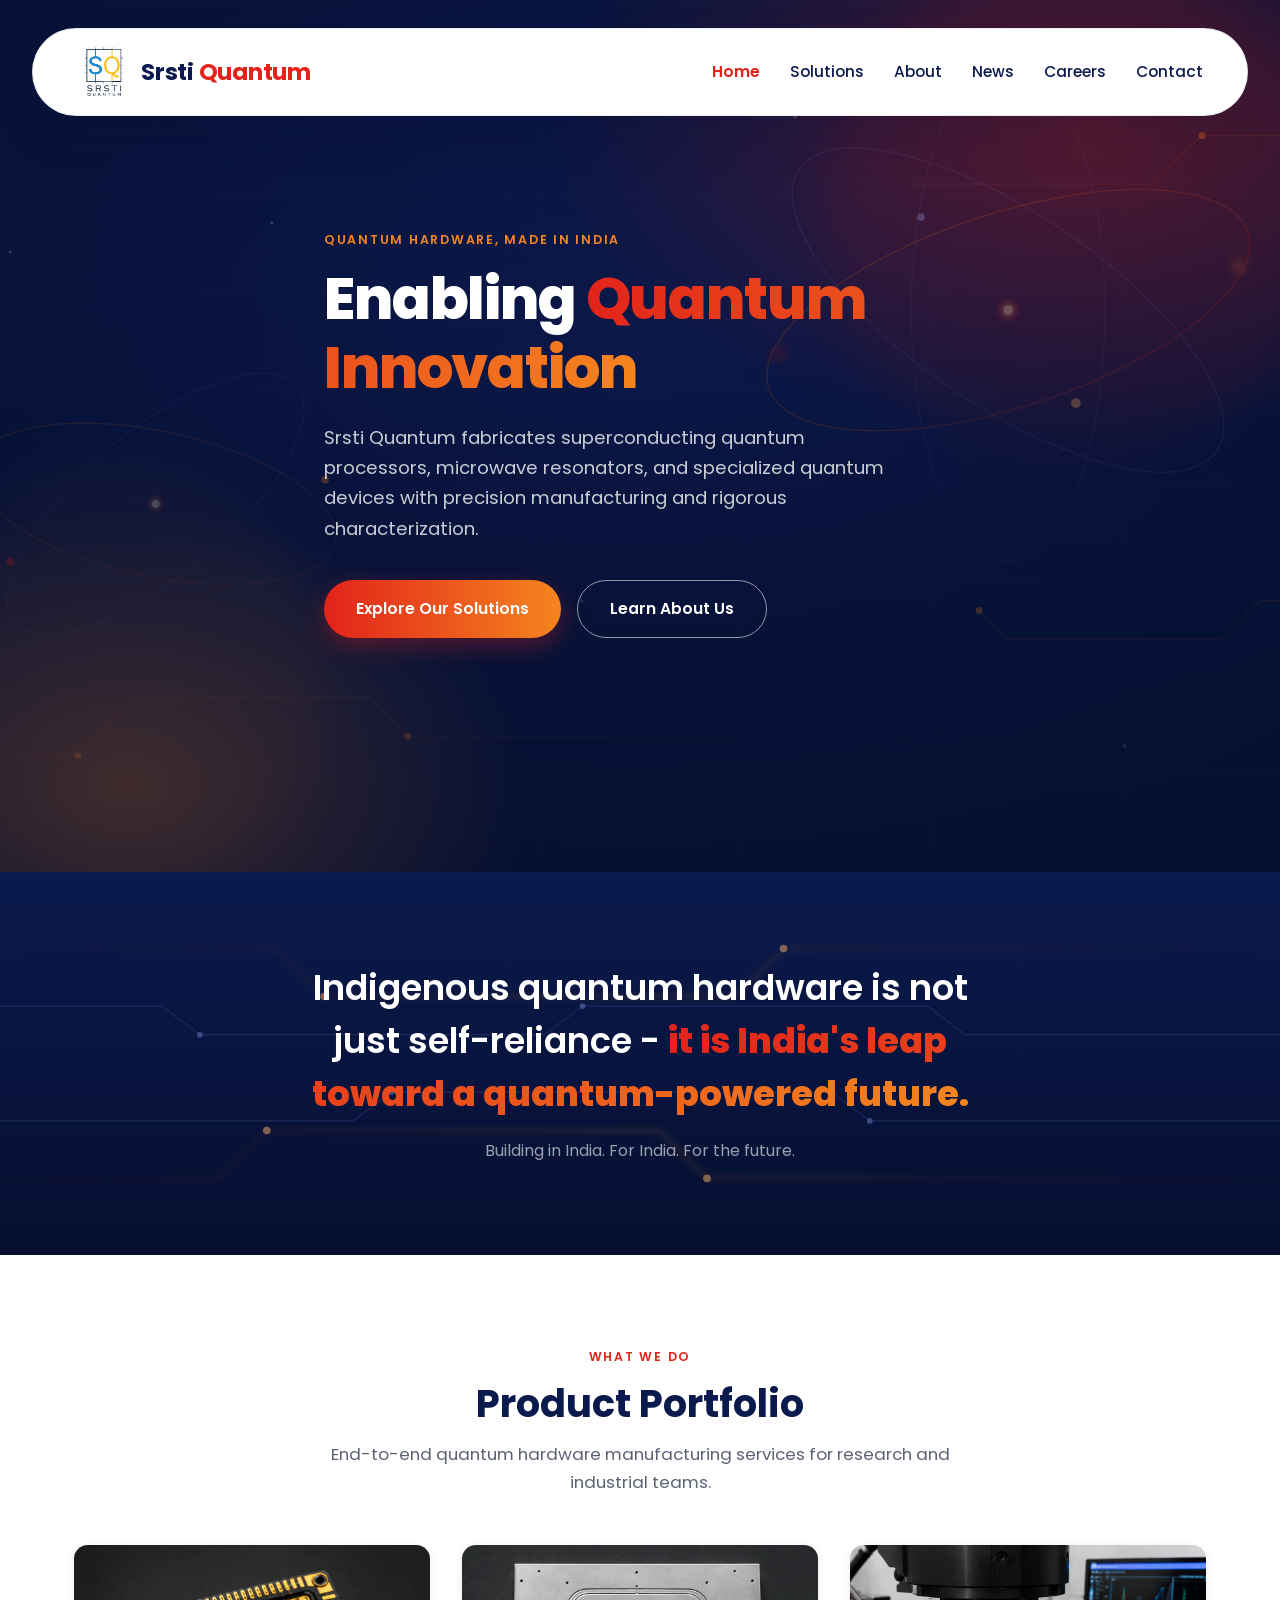
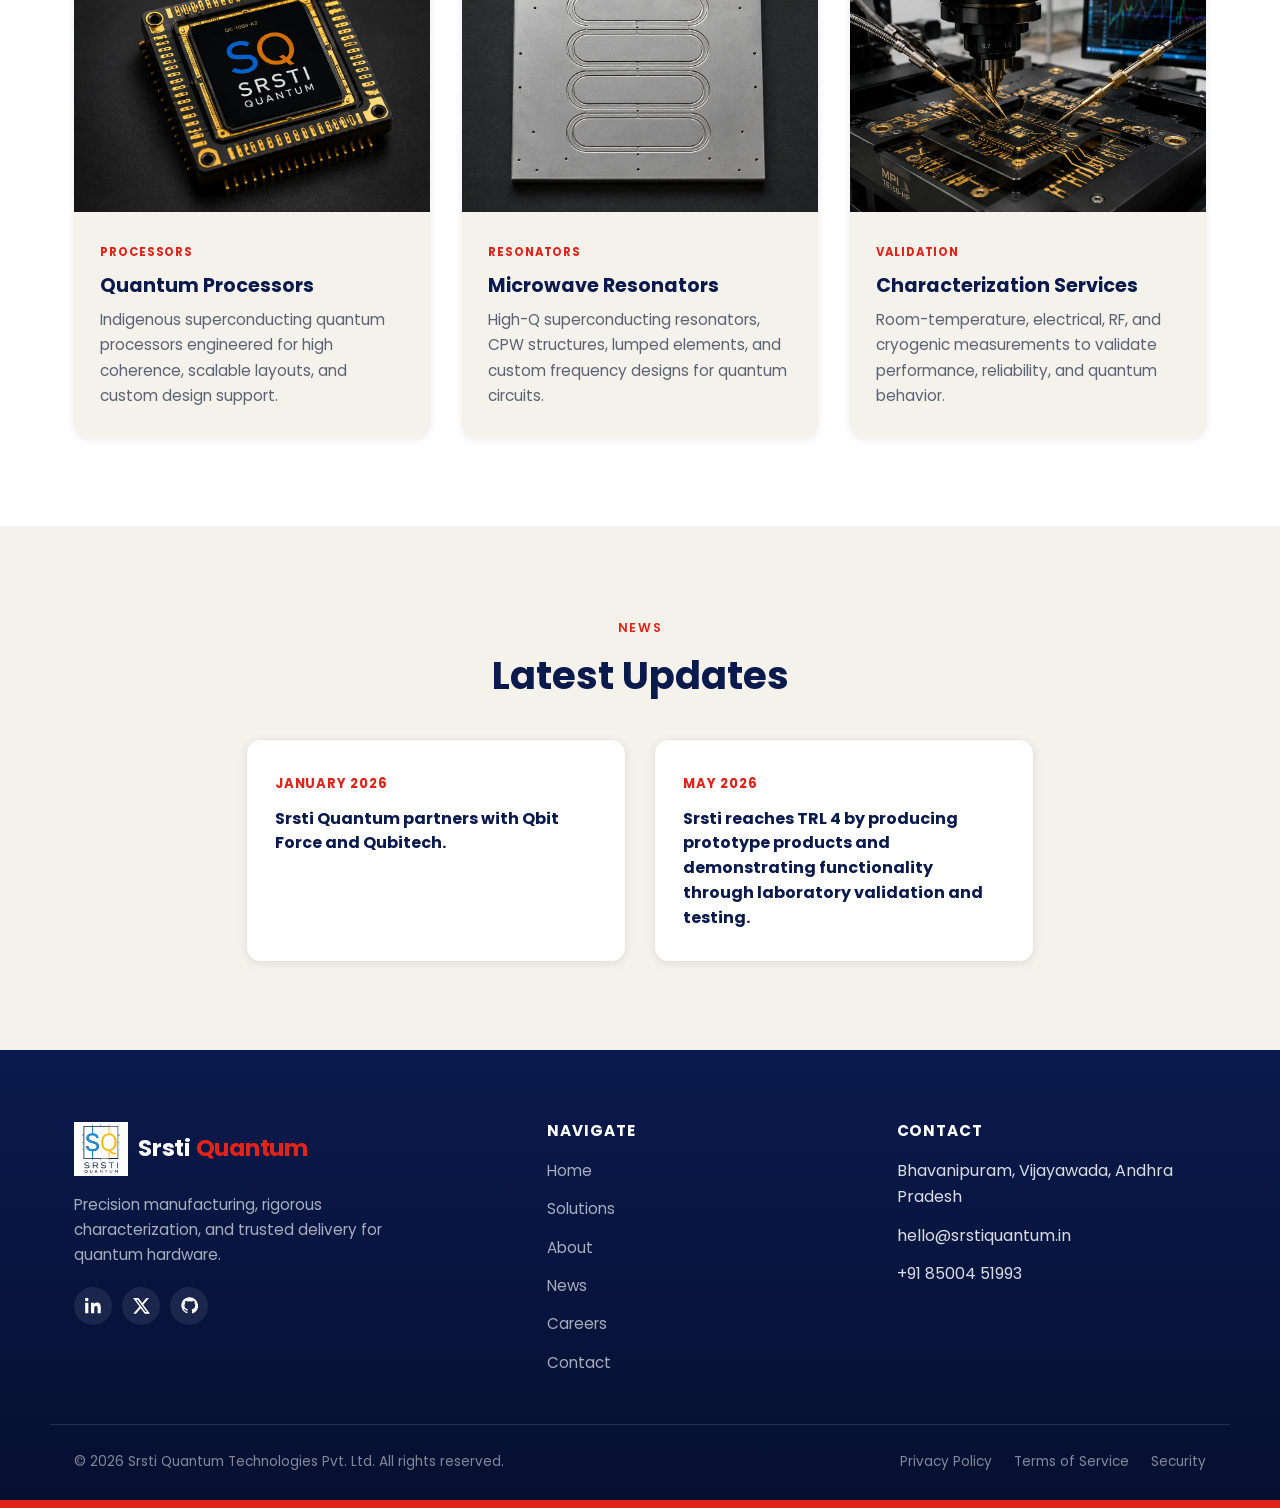
==== commit 9398f679: "Optimize photos: 36 MB -> 1.7 MB with no visible quality loss The product and process photos shipped" ====
--- a/index.html
+++ b/index.html
@@ -69,7 +69,7 @@
       <div class="card-grid">
         <article class="solution-card reveal">
           <div class="card-img">
-            <img src="assets/img/products/qunatum%20processor.png" alt="Quantum processor">
+            <picture><source srcset="assets/img/products/qunatum%20processor.webp" type="image/webp"><img src="assets/img/products/qunatum%20processor.jpg" alt="Quantum processor"></picture>
           </div>
           <div class="card-body">
             <span class="card-tag">Processors</span>
@@ -79,7 +79,7 @@
         </article>
         <article class="solution-card reveal">
           <div class="card-img">
-            <img src="assets/img/products/resonators.png" alt="Microwave resonator">
+            <picture><source srcset="assets/img/products/resonators.webp" type="image/webp"><img src="assets/img/products/resonators.jpg" alt="Microwave resonator"></picture>
           </div>
           <div class="card-body">
             <span class="card-tag">Resonators</span>
@@ -89,7 +89,7 @@
         </article>
         <article class="solution-card reveal">
           <div class="card-img">
-            <img src="assets/img/products/Characterization%20Services.png" alt="Quantum device characterization">
+            <picture><source srcset="assets/img/products/Characterization%20Services.webp" type="image/webp"><img src="assets/img/products/Characterization%20Services.jpg" alt="Quantum device characterization"></picture>
           </div>
           <div class="card-body">
             <span class="card-tag">Validation</span>
--- a/css/styles.css
+++ b/css/styles.css
@@ -41,6 +41,9 @@
 ul { padding: 0; list-style: none; }
 a { color: inherit; text-decoration: none; }
 img { max-width: 100%; display: block; }
+/* <picture> wraps photos for WebP/JPG fallback; it must not shrink to
+   inline size or the img's height:100% has nothing to resolve against. */
+.card-img picture, .service-img picture, .process-img picture { display: block; width: 100%; height: 100%; }
 button { font: inherit; cursor: pointer; border: none; background: none; }
 input, textarea, select { font: inherit; }
 
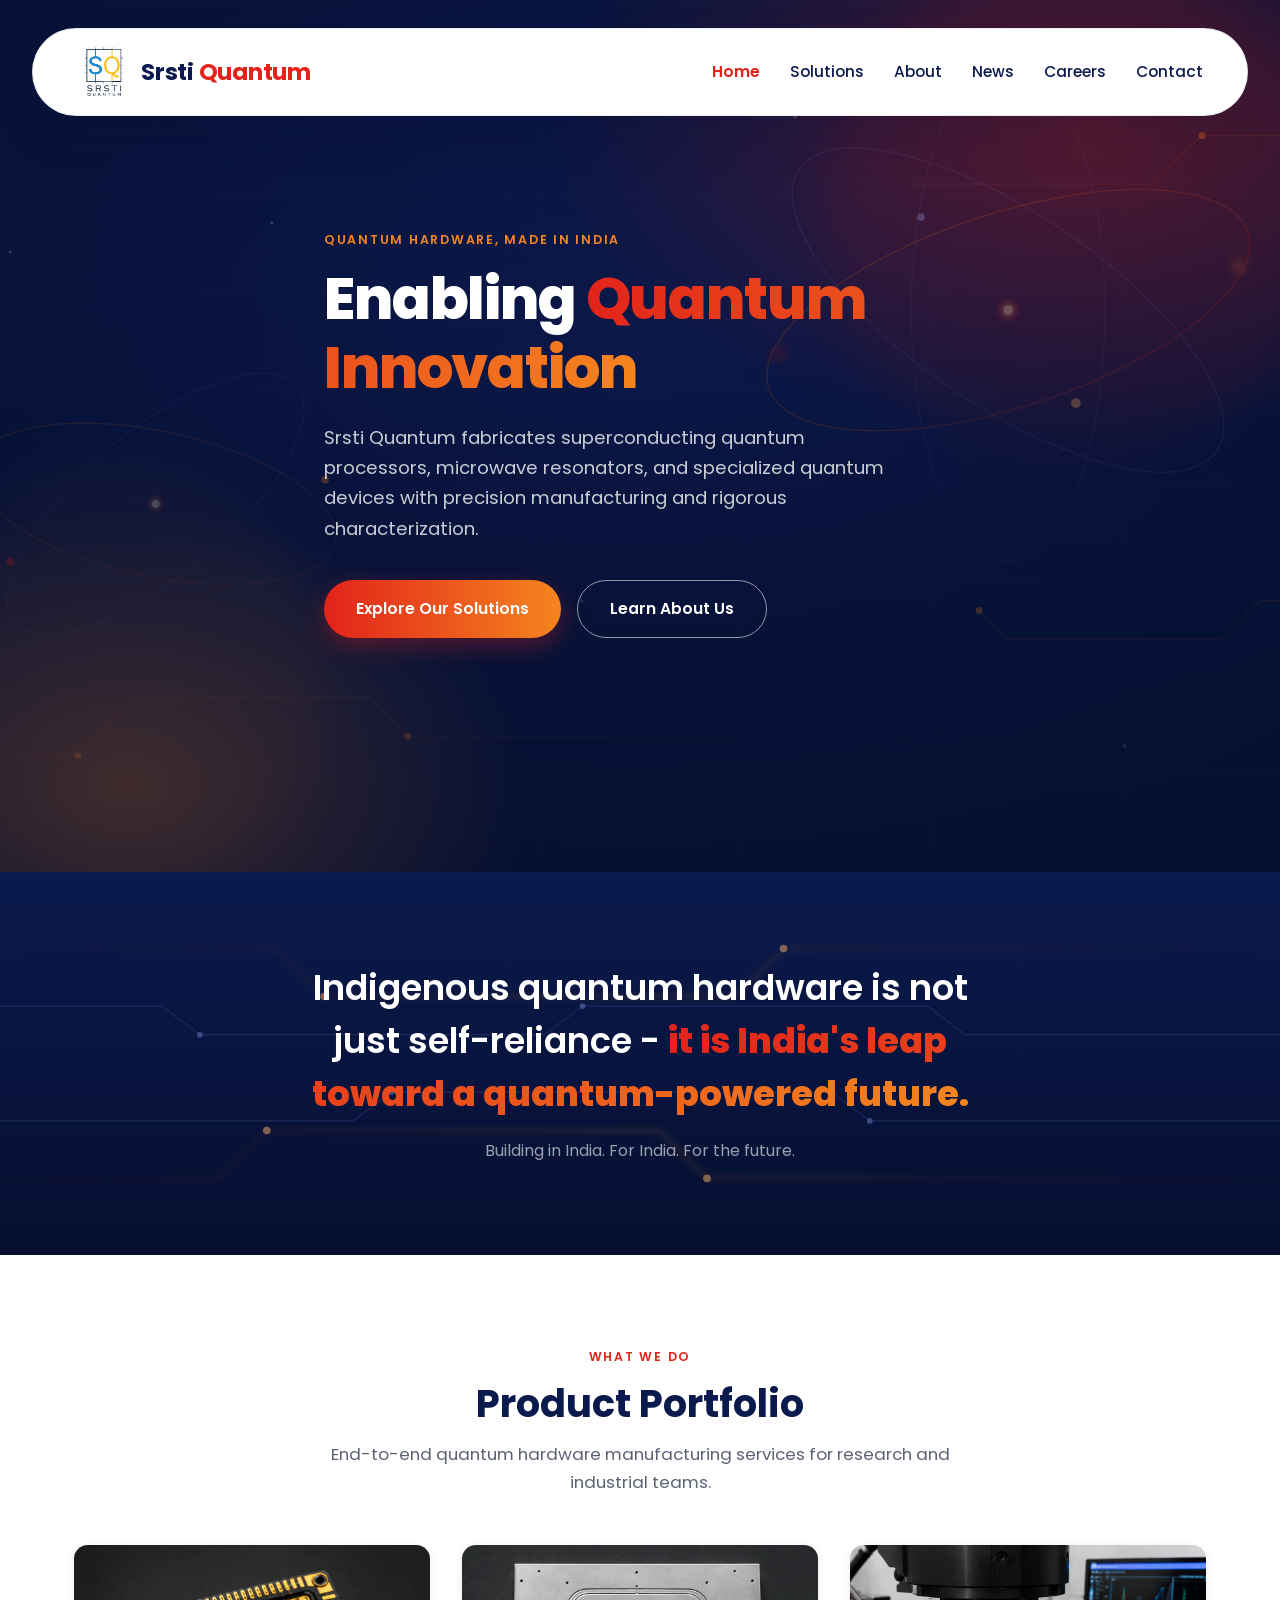
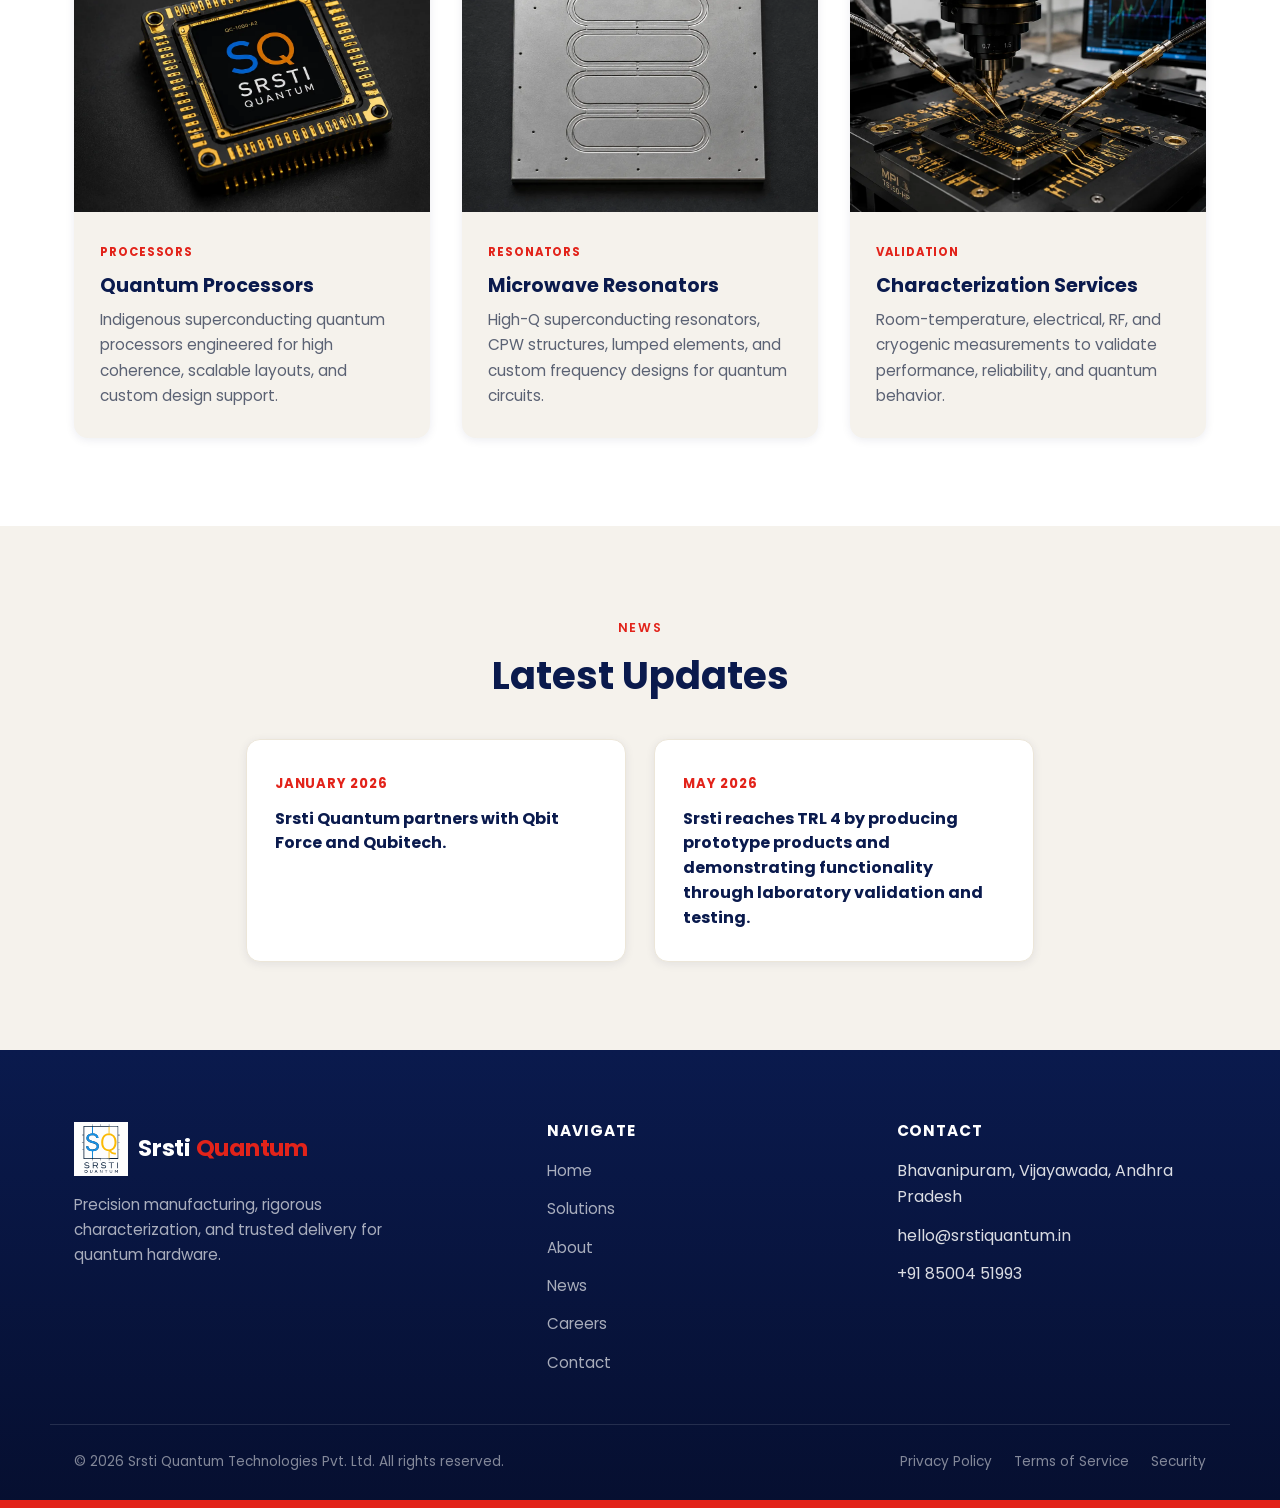
==== commit 1043411f: "Remove social icons and unused template leftovers The LinkedIn/X/GitHub footer icons had no real URL" ====
--- a/index.html
+++ b/index.html
@@ -132,11 +132,6 @@
         <span class="logo-text">Srsti <span>Quantum</span></span>
       </a>
       <p>Precision manufacturing, rigorous characterization, and trusted delivery for quantum hardware.</p>
-      <div class="footer-social">
-        <a href="#" data-social="linkedin" aria-label="LinkedIn"><svg viewBox="0 0 24 24"><path d="M4.98 3.5C4.98 4.88 3.87 6 2.5 6S0 4.88 0 3.5 1.12 1 2.5 1s2.48 1.12 2.48 2.5zM.24 8.25h4.5V23H.24V8.25zM8.25 8.25h4.3v2.01h.06c.6-1.13 2.07-2.32 4.26-2.32 4.55 0 5.39 3 5.39 6.9V23h-4.5v-6.63c0-1.58-.03-3.62-2.2-3.62-2.2 0-2.54 1.72-2.54 3.5V23h-4.5V8.25z"/></svg></a>
-        <a href="#" data-social="twitter" aria-label="Twitter / X"><svg viewBox="0 0 24 24"><path d="M18.9 1.5h3.7l-8.1 9.3 9.5 12.7h-7.4l-5.8-7.6-6.6 7.6H.5l8.7-10-9.1-12h7.6l5.3 7 5.9-7zm-1.3 19.6h2L6.5 3.8h-2l13.1 17.3z"/></svg></a>
-        <a href="#" data-social="github" aria-label="GitHub"><svg viewBox="0 0 24 24"><path d="M12 .5C5.6.5.5 5.6.5 12c0 5.1 3.3 9.4 7.9 11 .6.1.8-.3.8-.6v-2c-3.2.7-3.9-1.4-3.9-1.4-.5-1.3-1.3-1.7-1.3-1.7-1.1-.7.1-.7.1-.7 1.2.1 1.8 1.2 1.8 1.2 1 1.8 2.8 1.3 3.5 1 .1-.8.4-1.3.8-1.6-2.6-.3-5.3-1.3-5.3-5.7 0-1.3.5-2.3 1.2-3.1-.1-.3-.5-1.5.1-3.1 0 0 1-.3 3.3 1.2a11.3 11.3 0 0 1 6 0c2.3-1.6 3.3-1.2 3.3-1.2.6 1.6.2 2.8.1 3.1.8.8 1.2 1.9 1.2 3.1 0 4.4-2.7 5.4-5.3 5.7.4.4.8 1.1.8 2.2v3.3c0 .3.2.7.8.6 4.6-1.6 7.9-5.9 7.9-11C23.5 5.6 18.4.5 12 .5z"/></svg></a>
-      </div>
     </div>
     <div class="footer-col">
       <h4>Navigate</h4>
--- a/css/styles.css
+++ b/css/styles.css
@@ -245,17 +245,6 @@
 .footer-col ul { display: flex; flex-direction: column; gap: 12px; }
 .footer-col a { color: rgba(255,255,255,0.65); font-size: 0.95rem; transition: color var(--transition); }
 .footer-col a:hover { color: var(--orange); }
-
-.footer-social { display: flex; gap: 10px; margin-top: 20px; }
-.footer-social a {
-  width: 38px; height: 38px;
-  display: flex; align-items: center; justify-content: center;
-  border-radius: 50%;
-  background: rgba(255,255,255,0.08);
-  transition: background var(--transition), transform var(--transition);
-}
-.footer-social a:hover { background: var(--grad-accent); transform: translateY(-3px); }
-.footer-social svg { width: 17px; height: 17px; fill: var(--white); }
 
 .footer-legal {
   display: flex;
